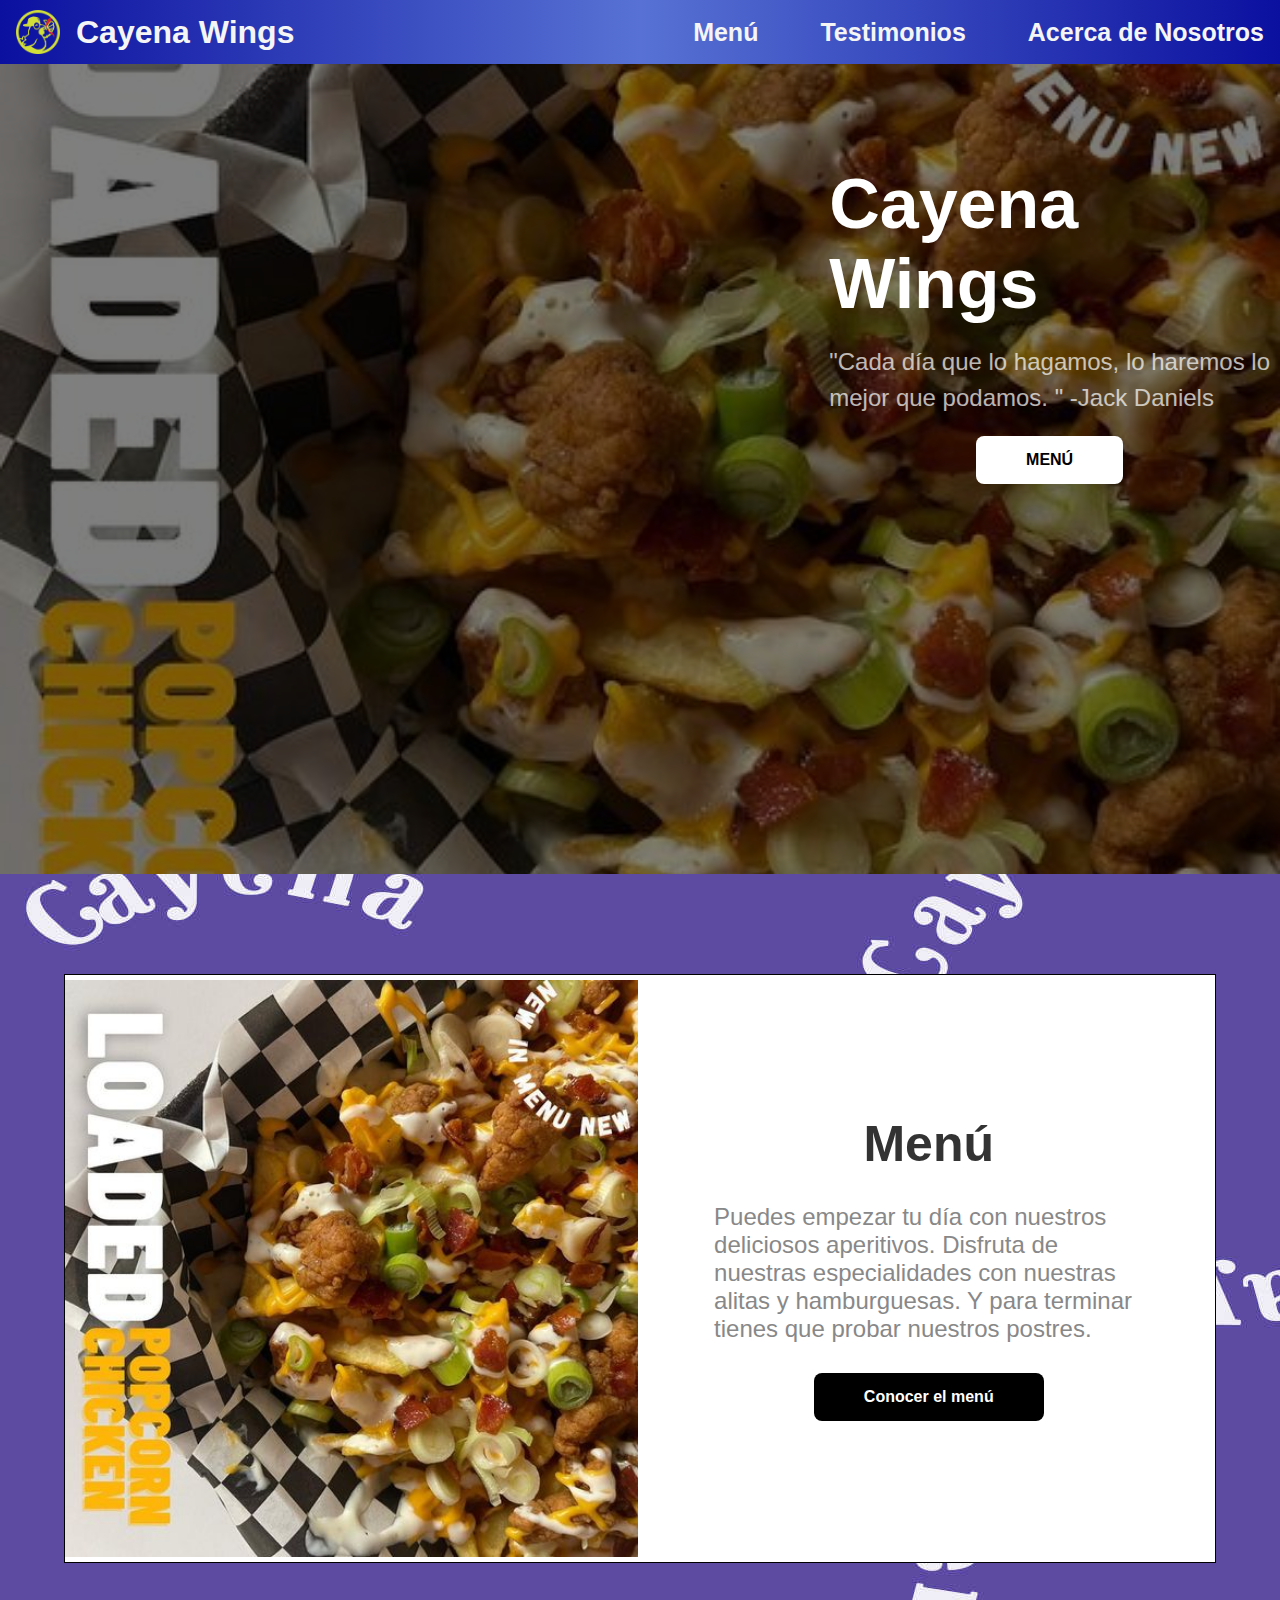
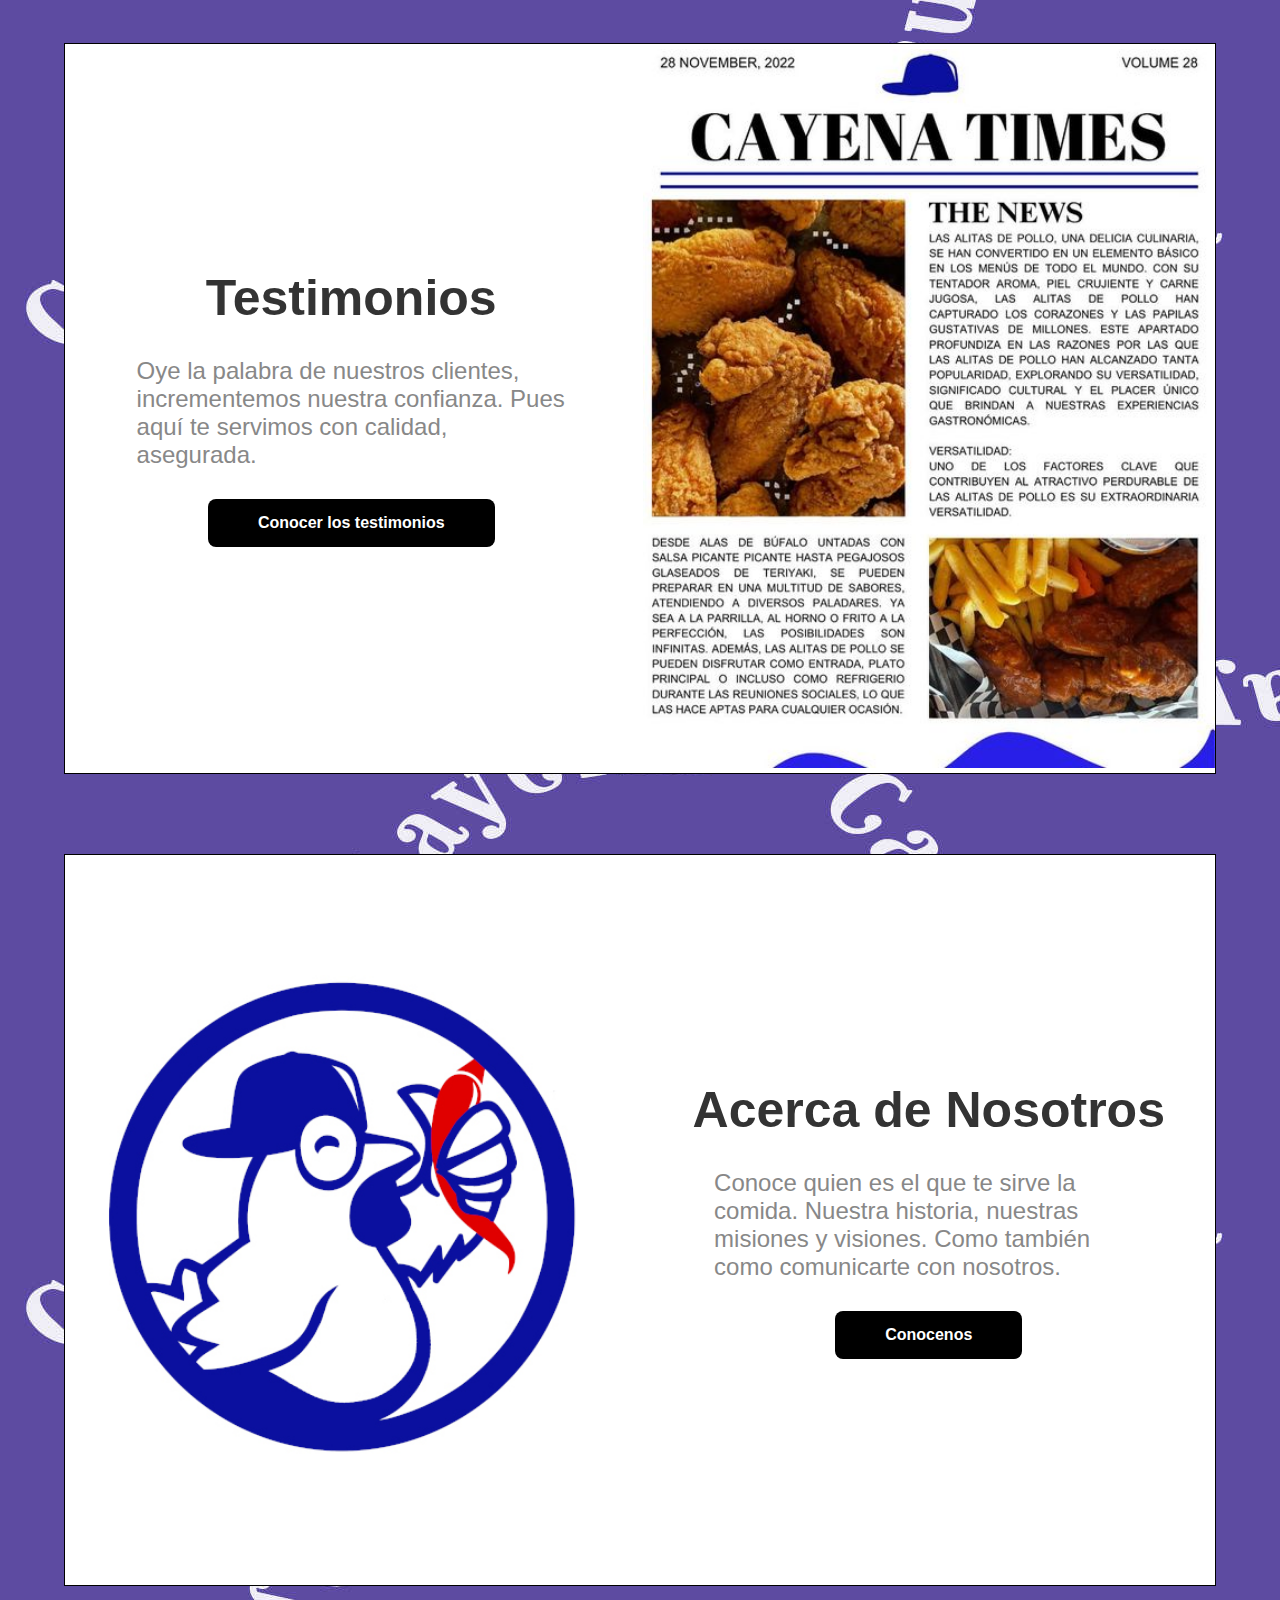
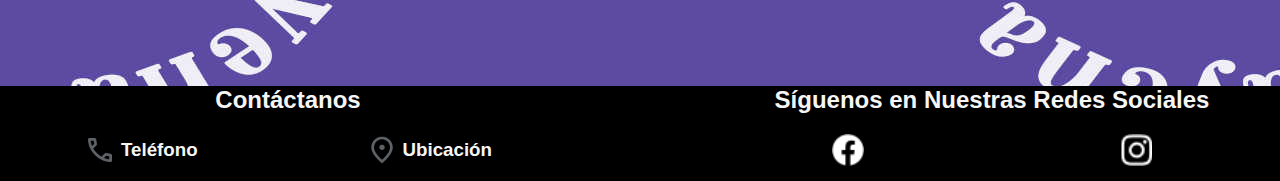
==== index.html @ 796bba8b "dropdowns" ====
<!DOCTYPE html>
<html lang="es">
  <head>
    <meta charset="UTF-8" />
    <link rel="icon" type="image/x-icon" href="./res/icon.png" />
    <meta name="viewport" content="width=device-width, initial-scale=1.0" />
    <link rel="stylesheet" href="./res/styles/main.css" />
    <link rel="stylesheet" href="res/styles/colors.css" />
    <link rel="stylesheet" href="res/styles/animaciones.css">
    <script src="js/animaciones.js"></script>
    <title>Cayena Wings</title>
  </head>
  <body>
    <header class="Back-DarkBlue-Gradient">
      <nav>
        <a href="./index.html">
          <img
            src="./res/logos/logos-amarillo.png"
            alt="Logo Cayena"
            class="logo"
          />
          <h1 class="Color-WhiteSmoke">Cayena Wings</h1>
        </a>
        <ul>
          <li>
            <!-- <a href="menu.html" class="HeaderMenu Color-WhiteSmoke">Menú</a> -->
            <div class="dropdown">
              <button class="dropbtn HeaderAcerca Color-WhiteSmoke">Menú</button>
              <div class="dropdown-content">
                <a href="menu.html">Menú</a>
                <a href="Menu/AddOns.html">Acompañamientos</a>
                <a href="Menu/Alitas.html">Alitas</a>
                <a href="Menu/Bebidas.html">Bebidas</a>
                <a href="Menu/Cocteles.html">Cocteles</a>
                <a href="Menu/Hamburguesas.html">Hamburguesas</a>
                <a href="Menu/Platillos.html">Platillos</a>
              </div>
            </div>
          </li>
          <li>
            <a
              href="testimonios.html"
              class="HeaderTestimonios Color-WhiteSmoke"
              >Testimonios</a
            >
          </li>
          <li>
            <!-- <a href="conocenos.html" class="HeaderAcerca Color-WhiteSmoke"
              >Acerca de Nosotros</a
            > -->
            <div class="dropdown">
              <button class="dropbtn HeaderAcerca Color-WhiteSmoke">Acerca de Nosotros</button>
              <div class="dropdown-content">
                <a href="conocenos.html">Conocenos</a>
                <a href="contactanos.html">Contatctanos</a>
                <a href="ubicacion.html">Ubicación</a>
              </div>
            </div>
          </li>
        </ul>
        <div class="menu_hamburguesa">
          <img src="./res/iconos/menu_hamburguesa.png" alt="Menú" />
        </div>
      </nav>
    </header>
    <!-- Main -->
    <main class="IndexMain">
      <section class="heroBanner">
        <picture>
          <source
            srcset="res/img/FotosLanding/mobil/menu.jpg"
            media="(min-width: 1024px)"
          />
          <source
            srcset="res/img/FotosLanding/tablet/menu-tablet.jpg"
            media="(min-width: 710px)"
          />
          <img
            src="res/img/FotosLanding/tablet-lg/menu-tablet-lg.jpg"
            alt="Alitas"
          />
        </picture>
        <div class="blackCover"></div>
        <div class="heroBannerInfo">
          <h2>Cayena Wings</h2>
          <p>
            "Cada día que lo hagamos, lo haremos lo mejor que podamos. " -Jack
            Daniels
          </p>
          <a href="menu.html" class="IndexBoton">MENÚ</a>
        </div>
      </section>
      <section class="IndexCards">
        <div class="IndexCard">
          <div class="CardImg">
            <picture>
              <source
                srcset="./res/img/FotosLanding/mobil/menu.jpg"
                media="(min-width: 1024px)"
              />
              <source
                srcset="./res/img/FotosLanding/tablet/menu-tablet.jpg"
                media="(min-width: 710px)"
              />
              <source
                srcset="./res/img/FotosLanding/tablet-lg/menu-tablet-lg.jpg"
                media="(min-width: 500px)"
              />
              <img src="./res/img/FotosLanding/mobil/menu.jpg" alt="Menú" />
            </picture>
          </div>
          <div class="CardInfo">
            <h3>Menú</h3>
            <p>
              Puedes empezar tu día con nuestros deliciosos aperitivos. Disfruta
              de nuestras especialidades con nuestras alitas y hamburguesas. Y
              para terminar tienes que probar nuestros postres.
            </p>
            <a href="./menu.html" class="IndexBoton">Conocer el menú</a>
          </div>
        </div>
        <div class="IndexCard">
          <div class="CardImg">
            <picture>
              <source
                srcset="./res/img/FotosLanding/mobil/testimonios.jpg"
                media="(min-width: 1024px)"
              />
              <source
                srcset="./res/img/FotosLanding/tablet/testimonios-tablet.jpg"
                media="(min-width: 710px)"
              />
              <source
                srcset="
                  ./res/img/FotosLanding/tablet-lg/testimonios-tablet-lg.jpg
                "
                media="(min-width: 500px)"
              />
              <img
                src="./res/img/FotosLanding/mobil/testimonios.jpg"
                alt="Testimonios"
              />
            </picture>
          </div>
          <div class="CardInfo">
            <h3>Testimonios</h3>
            <p>
              Oye la palabra de nuestros clientes, incrementemos nuestra
              confianza. Pues aquí te servimos con calidad, asegurada.
            </p>
            <a href="./testimonios.html" class="IndexBoton"
              >Conocer los testimonios</a
            >
          </div>
        </div>
        <div class="IndexCard">
          <div class="CardImg">
            <picture>
              <source
                srcset="./res/img/FotosLanding/mobil/Cayena.jpg"
                media="(min-width: 1024px)"
              />
              <source
                srcset="./res/img/FotosLanding/tablet/Cayena-tablet.jpg"
                media="(min-width: 710px)"
              />
              <source
                srcset="./res/img/FotosLanding/tablet-lg/Cayena-tablet-lg.jpg"
                media="(min-width: 500px)"
              />
              <img src="./res/img/FotosLanding/mobil/Cayena.jpg" alt="Menu" />
            </picture>
          </div>
          <div class="CardInfo">
            <h3>Acerca de Nosotros</h3>
            <p>
              Conoce quien es el que te sirve la comida. Nuestra historia,
              nuestras misiones y visiones. Como también como comunicarte con
              nosotros.
            </p>
            <a href="conocenos.html" class="IndexBoton">Conocenos</a>
          </div>
        </div>
      </section>
    </main>

    <footer class="Back-Black">

      <div class="footer-seccion1">
          <h2 class="Color-WhiteSmoke">Contáctanos</h2>
          <div class="footer-seccion2">
              <div class="footer-seccion3">
              <img src="./res/iconos/telefono.png" alt="telefono">
                  <div>
                      <h3 class="Color-WhiteSmoke">Teléfono</h3>
                      <p class="Color-WhiteSmoke">9451-8797</p>
                  </div>
              </div>
              <a href="ubicacion.html">
                  <div class="footer-seccion3">
                      <img src="./res/iconos/ubicacion.png" alt="Ubicacion">
                          <div>
                              <h3 class="Color-WhiteSmoke">Ubicación</h3>
                              <p class="Color-WhiteSmoke">Contiguo Inst. Enma Romero, Siguatepeque, Honduras</p>
                          </div>
                      </div>
              </a>
              
          </div>
      </div>

      <div class="footer-seccion1">
          <h2 class="Color-WhiteSmoke redes">Síguenos</h2>
          <div class="footer-seccion2">
              <div>
                  <a href="https://www.facebook.com/search/top?q=cayena%20hn&locale=hr_HR" target="_blank">
                      <img src="./res/iconos/facebook.png" alt="Facebook">
                      <p class="Color-WhiteSmoke">Cayena HN</p>
                  </a>
              </div>
              <div>
                  <a href="https://www.instagram.com/cayenahn?igsh=MTcwdjk0MXoxbHpsZw==" target="_blank">
                      <img src="./res/iconos/instagram.png" alt="Instagram">
                      <p class="Color-WhiteSmoke">Cayena HN</p>
                  </a>
              </div>
          </div>
      </div>

  </footer>

  <aside>
    <div class="cargando">
        <img src="res/iconos/loading-azulOscuro.png" alt="Cargando">
        <img src="res/logos/transparente-azulOscuro.png" alt="">
    </div>
</aside>
  </body>
</html>
---- res/styles/main.css ----
*{
    margin: 0;
    box-sizing: border-box;
    list-style: none;
    text-decoration: none;
    font-family: Arial, Helvetica, sans-serif;
}

.fullimage img{
    display: inline-block;
    width: 100%;
    height: 100%;
    object-fit: cover;
    padding: 0px;
    margin: 0px;

}

header{
    width: 100%;
    height: 64px;
    position: fixed;
    top: 0;
    right: 0;
    left: 0;
    z-index: 100;
}

nav{
    width: 100%;
    height: 100%;
    display: flex;
    justify-content: space-between;
    align-self: center;
}

header nav a{
    display: flex;
    flex-flow: row;
    align-items: center;
}

.dropbtn{
    background-color: transparent;
}

.logo{
    width: 44px;
    height: 44px;
    margin: 0 1rem;
}

header nav div h1{
    font-size: 36px;
}

header nav ul{
    display: none;
}


.menu_hamburguesa{
    display: flex;
    justify-content: center;
    align-items: center;
}

.menu_hamburguesa img{
    height: 64px;
    width: 64px;
}

header nav ul{
    padding: 0px;
    display: flex;
    flex-direction: column;
    width: 100vw;
    height: 0px;
    overflow: hidden;
    z-index: 5000;
    position: absolute;
    top: 64px;
    left: 0px;
    background-color: black;
    transition: height 0.3s ease-in-out;
}

.submenu{
    padding: 0px;
    display: flex;
    flex-direction: column;
    width: 100vw;
    height: 0px;
    overflow: hidden;
    z-index: 5000;
    background-color: black;
    transition: height 0.3s ease-in-out;
    position: inherit;
}

header nav ul li{
    display: flex;
    border-top: gray 1px solid;
    height: max-content;
}

header nav ul li a,header nav ul li label, .dropbtn{
    font-size: 1.5rem;
    padding: 1rem;
    height: 4rem;
}

header nav ul li label{
    color: white;
    transform: rotate(90deg);
}

header nav input{
    display: none;
}


header nav input[id="hamburguesa"]:checked~ul{
    height: max-content;
}

header nav input[id*="submenu"]:checked~ul{
    height: 12rem;
}

header nav input[id*="submenu"]:checked~label{
    transform: rotate(0deg);
}

.expandir{
    transition: transform ease-in-out 0.2s;
}

/* Dropdown menu */
.dropbtn {
    cursor: pointer;
}

.dropdown-content {
    display: none;
    position: absolute;
    background-color: black;
    min-width: 100%;
    z-index: 1;
    top: 48px;
}

.dropdown-content a {
    color: white;
    padding: 12px 16px;
    text-decoration: none;
    display: block;
}

.dropdown-content a:hover {
    background-color: gray;
}

.dropdown:hover .dropdown-content {
    display: block;
}

@media(max-width:1024px){
    .dropdown:hover .dropdown-content {
        display: none;
    }
    .dropbtn{
        border: none;
        cursor: default;
    }
}


/* punto de quiebre 910px */

main{
    margin-top: 64px;
}



img{
    width: 32px;
    height: 32px;
}

.heroPanel{
    /*Declaramos un  nuevo plano cartesiano*/
    display: flex;
    position: relative;
    height: 60vh;
    width: 100%;
    justify-content: center;
    align-items: center;

}

.heroPanel .Container{
    height: 100%;
    width: 100%;
    justify-content: center;
    display: flex;
    flex-wrap: wrap;

    background-image: url(../fondos/blanco-salmon.jpg);
    
}



/*Imagen de fondo*/
.heroPanel .Container img{
    position: absolute;
    top: 0;
    left: 0;
    height: 100%;
    width: 100%;
    object-fit: cover;

}



.heroPanel .Container .Contenido{
    z-index: 55;


    position: relative;

    justify-content: center;
    /*top: calc(50% - 150px);*/
    display: flex;
    flex-direction: column;
    /*width: 50%;*/
    display: block;
    text-align: center;
    padding: 0;

}

.heroPanel .Container .Contenido h2{
    display: inline-block;
    z-index: 50;
    margin-top: 20px;
    font-size: 4rem;
    text-align: center;
    margin-bottom: 40px;

    letter-spacing: 2px;

}

.heroPanel .Container .Contenido p{
    font-size: large;
    font-style: italic;
    padding: 1rem;
}



.heroPanel .Container .Contenido .NombrePie{
    margin-top: 25px;
    position: relative;
    display: flex;
    justify-content: space-between;
    align-items: center;
    flex-direction: column;
    height: 80px;
    width: 100%;

}

.heroPanel .Container .Contenido .NombrePie p{
    padding: 0;

}




/*
.heroPanel .Container .Contenido .NombrePie div{
    position: relative;
    display: flex;
    justify-content: left;
}
    */

.heroPanel .Container .Contenido .NombrePie img{
    position: relative;
    width: 48px;
    height: 48px;
    border-radius: 50%;
    margin: 0.5rem;

}

.heroPanel .Container .Contenido .NombrePie span{
    display: flex;
    align-items: center;
    flex-direction: column;
}

.NombrePie h3{
    margin: 0rem 0.5rem;

}

/*Seccion extra de testimonios*/
.Testimonios{
    padding: 2rem;
}

.Card{
    display: flex;
    flex-direction: column;
    margin: 2rem 0 2rem 0;
    /*padding: 1rem;*/
    border: 2px solid black;
    width: 90vw ;
    /*max-width: 350px;*/
    
    text-align: center;
    height: fit-content;
    /*min-height: 80px;
    max-height: 80px;*/
    align-items: center;
}


.Contenido{
    padding: 1rem;

}

.CardContainer .Card .p{
    display: flex;
    text-align: center;

}


.Card .NombrePie{
    display: block;
    text-align: center;
    justify-content: center;
    margin: 8px 0;
}

.Card .NombrePie span{
    margin-top: 100px;
    text-align: center;


}

/*Punto de corte de mobile a resoluciones mas grandes.*/
@media(min-width: 480px){
    .heroPanel{
       height: 60vh;
    }

    .heroPanel .Container{
        height: 100%;
        width: 50%;
    }

    .heroPanel .Container .Contenido{
        display: flex;
        align-items: center;
        height: 40vh;
        align-self: center;

        p{
            font-size: 24px;
        }
        h3{
            font-size: 22px;
        }

    }

    .Testimonios{
        font-size: 34px;
    }

    .Card p{
        font-size: 24px;
    }

    .Card .NombrePie{
        font-size: 22px;

    }

}
/*Revisar vision en movil del footer.*/

footer{
  display: flex;
  flex-direction: row;
  flex-wrap: wrap;
  gap: 10px;
  height: fit-content;
  justify-content: space-between;
  padding: 0;
  width: 100%;
  overflow: hidden;
}



.footer-seccion1{
    display: flex;
    flex-flow: column;
    width: 45%;
    text-align: center;
    height: 100%;
}

.footer-seccion1 h2{
    margin-bottom: 20px;
}

.footer-seccion2{
    display: flex;
    flex-flow: row wrap;
    height: 100%;
    align-items: center;
    justify-content: space-around;
}

.footer-seccion2 h3,.footer-seccion2 p{
    display: none;
}

.footer-seccion3{
    display: flex;
    flex-flow: column wrap;
    align-items: center;
    gap: 5px;
    padding-bottom: 15px;
}

/*Media Queries*/

@media (min-width: 710px) {

    .footer-seccion2 h3, p{
        display: flex;
        flex-flow: wrap;
        align-items: center;
        justify-content: space-around;
    }

    .CardContainer{
        flex-direction: row;
    }

    .redes::after{        
        content: " en Nuestras Redes Sociales";
    }
    
}

@media (min-width:1024px) {
    .hide{
        display: none;
    }

    .menu_hamburguesa{
        display: none;
    }

    header nav ul{
        padding: 0rem;
        display: flex;
        flex-direction: row;
        position: static;
        top: auto;
        left: auto;
        width: auto;
        height: auto;
        background-color: transparent;
        align-items: center;
        justify-content: flex-end;
        gap: 30px;
    }
    
    header nav ul li{
        height: 100%;
        display: flex;
        align-items: center;
        border: none;
    }
    
    header nav ul li a, .dropbtn{
        font-size: 25px;
        padding: 0.8rem 1rem;
        font-weight: bold;
        height: 100%;
        display: flex;
        align-items: center;
        border: none;
    }

    .footer-seccion3{
        flex-direction: row;
    }
}

/* Index only */
.IndexMain{
    background-image: url(../fondos/fondo-morado-blanco-mobil.jpg);
    object-fit: cover;
    object-position: center;
}

.heroBanner{
    width: 100%;
    height: 90vh;
}

.heroBanner img{
    width: 100%;
    height: 90vh;
    position: absolute;
    top: 64px;
    right: 0;
    left: 0;
    z-index: 1;
    object-fit: cover;
    object-position: center;
}

.blackCover{
    width: 100%;
    height: 90vh;
    position: absolute;
    top: 64px;
    right: 0;
    left: 0;
    z-index: 2;
    opacity: 0.5;
    background-color: black;
}

.heroBannerInfo{
    height: min-content;
    display: flex;
    flex-flow: column nowrap;
    justify-content: center;
    align-items: center;
    padding: 100px 10px;
    color: white;
    gap: 20px;
    position: absolute;
    top: 64px;
    right: 0;
}

.heroBannerInfo h2{
    font-size: 50px;
    font-weight: bold;
    z-index: 3;
}

.heroBannerInfo p{
    z-index: 3;
    width: 100%;
    font-size: 24px;
    opacity: 0.7;
    line-height: 1.5;  
}

.IndexBoton{
    padding: 15px 50px;
    z-index: 3;
    text-align: center;
    vertical-align: middle;
    background-color: white;
    color: black;
    font-weight: bold;
    border-radius: 8px;
    font-style: normal;
}

.IndexCards{
    display: flex;
    flex-flow: column nowrap;
    align-items: center;
    justify-content: center;
    padding: 100px 0;
    gap: 80px;
}

.IndexCard{
    display: grid;
    grid-template-columns: auto;
    gap: 5px;
    background-color: white;
    width: 90%;
    border: 1px solid black;
}

.CardImg{
    padding: 5px 0;
    width: 100%;
    height: 100%;
}

.CardImg img{
    width: 100%;
    height: 360px;
    object-fit: fill;
}

.CardInfo{
    display: flex;
    flex-flow: column nowrap;
    align-items: center;
    justify-content: center;
    gap: 30px;
    padding: 20px 0;
}

.CardInfo h3{
    color: #333333;
    font-size: 50px;
    text-align: center;
}

.CardInfo p{
    color: #888888;
    font-size: 24px;
    width: 75%;
}

.CardInfo .IndexBoton{
    background-color: black;
    color: white;
    font-weight: bold;
}

@media (min-width: 710px) {
    .heroBannerInfo{
        width: 36%;

    }
    .IndexMain{
        background-image: url(../fondos/fondo-morado-blanco-tablet.jpg);
    }

    .heroBannerInfo h2{
        font-size: 70px;
    }

    .IndexCard:nth-child(2) .CardImg{
        order: 2;
    }

    .IndexCard:nth-child(3) .CardInfo{
        order: 1;
    }

    .IndexCard{
        height: min-content;
        grid-template-columns: repeat(2, 1fr);
        padding: 0;
        align-items: center;
    }

    .CardImg img{
        height: 100%;
        width: 100%;
    }
}

@media (min-width: 1024px) {
.IndexMain{
    background-image: url(../fondos/fondo-morado-blanco-lg.jpg);
}
}

@media (min-width: 1500px) {
    .CardInfo h3{
        font-size: 70px;
    }
    
    .CardInfo p{
        font-size: 34px;
    }
    
    .CardInfo .IndexBoton{
        font-size: 34px;
    }
}
---- res/styles/colors.css ----
:root {
    --DarkBlue: #0b109f;
    --WhiteSmoke: whitesmoke;
    --LightBlue: #2798e8;
    --Salmon: #fa8071;
    --Purple: #5d4aa3;
    --Green: #d6f02b;
    --Red: #e10001;
    --Black: #000000;
  }

  /* Colores Fondo */
.Back-WhiteSmoke{
    background-color: var(--WhiteSmoke);
}
.Back-Black{
    background-color: var(--Black);
}

.Back-LightBlue{
    background-color: var(--LightBlue);
}

.Back-Salmon{
    background-color: var(--Salmon);
}

.Back-DarkBlue{
    background-color: var(--DarkBlue);
}

.Back-Purple{
    background-color: var(--Purple);
}
.Back-Green{
    background-color: var(--Green);
}

/* Colores de fondo con gradiantes */

.Back-Black-Gradient{
    background: linear-gradient(to right, var(--Black), #878787, var(--Black), var(--Black));
}

.Back-LightBlue-Gradient{
    background: linear-gradient(to right, #ffff, #ffff, var(--Black), var(--Black));
}

.Back-Salmon-Gradient{
    background: linear-gradient(to right, #ffff, #ffff, var(--Salmon));
}

.Back-DarkBlue-Gradient{
    background: linear-gradient(to right, var(--DarkBlue), #5772d4, var(--DarkBlue));
}

.Back-Purple-Gradient{
    background: linear-gradient(to right, var(--Purple) ,var(--Purple), var(--Black),var(--Black));
}

.Back-BlackWhite-Gradient{
    background: linear-gradient(to right, var(--Black), var(--Purple), #878787, var(--Black));
}

/* Fondo con transparencia */
.FondoBlanco{
    background-color: rgba(255, 255, 255, 0.835);
}

/* Colores de fuente */

.Color-WhiteSmoke{
    color: var(--WhiteSmoke);
}

.Color-Salmon{
    color: var(--Salmon);
}

.Color-LightBlue{
    color: var(--LightBlue);
}

.Color-Black{
    color: var(--Black);
}

.Color-DarkBlue{
    color: var(--Back-DarkBlue);
}
.Color-Green{
    color: var(--Green);
}

.Color-Purple{
    columns: var(--Purple);

}
.Color-Red{
    color: #f03a3a;
}

/* Colores promociones */

.Color-Orange{
    color: #FFA500;
}

.Color-Gold{
color: #FFD700;
}

.Color-Brown{
color: #CD853F;
}
---- res/styles/animaciones.css ----
.cargando{
    position: fixed;
    top: 0px;
    left: 0px;
    width: 100vw;
    height: 100vh;
    display: flex;
    justify-content: center;
    align-items: center;
    background-color: rgba(0, 0, 0, 0.85);
    z-index: 1000;
    opacity: 1;
    transition: opacity 2s ease-in-out;
}

.cargando img{
    position: absolute;
}

.cargando img:nth-child(1){
    animation: cargando 4s linear infinite;
    z-index: 10000;
    width: 256px;
    height: 256px;
}

.cargando img:nth-child(2){
    width: 200px;
    height: 200px;
}

@keyframes cargando {
    0%{
        transform: rotate(0deg);
    }    
    100%{
        transform: rotate(360deg);
    }
}

/*Definicion de los elementos del carrusel*/

.carouselContainer{
    position: relative;
    display: flex;
    align-items: center;
    height: 30vh;
    width: 100vw;
    overflow: hidden;
    justify-self: center;
}
.carouselContainer.carouselImages{
    height: 50vh;
}

.carouselCards{
    display: flex;
    transition: transform 0.8s ease-in-out;
    justify-content: center;
    justify-self: center;
}

.carouselItem{
    justify-content: center;
    justify-self: center;
    align-self: center;
    margin: 0 5vw 0 5vw;   
}

.carouselItem.heroPanel{
    margin: 0;
}


/*Se manejara a nivel de javascript*/
.carouselCards.sliding-transition{
    transition: transform 0.8s ease-in-out;
}

/*Elementos visuales de la navegacion*/
.carousel-navigator {
    position: absolute;
    bottom: 0;
    left: 0;
    width: 100%;
    display: flex;
    justify-content: center;
    margin-left: 10px;
    align-items: center;
    background-color: rgba(0,0,0,0.5);
    z-index: 1000;
}
.carousel-navigator-dot{
    width: 3px;
    height: 3px;
    border-radius: 50%;
    background-color: #FFF;
    padding: 0.3rem;
    margin: 0.25rem;
    cursor: pointer;
}

.carousel-navigator-dot.active {
    background-color: #F00;
}
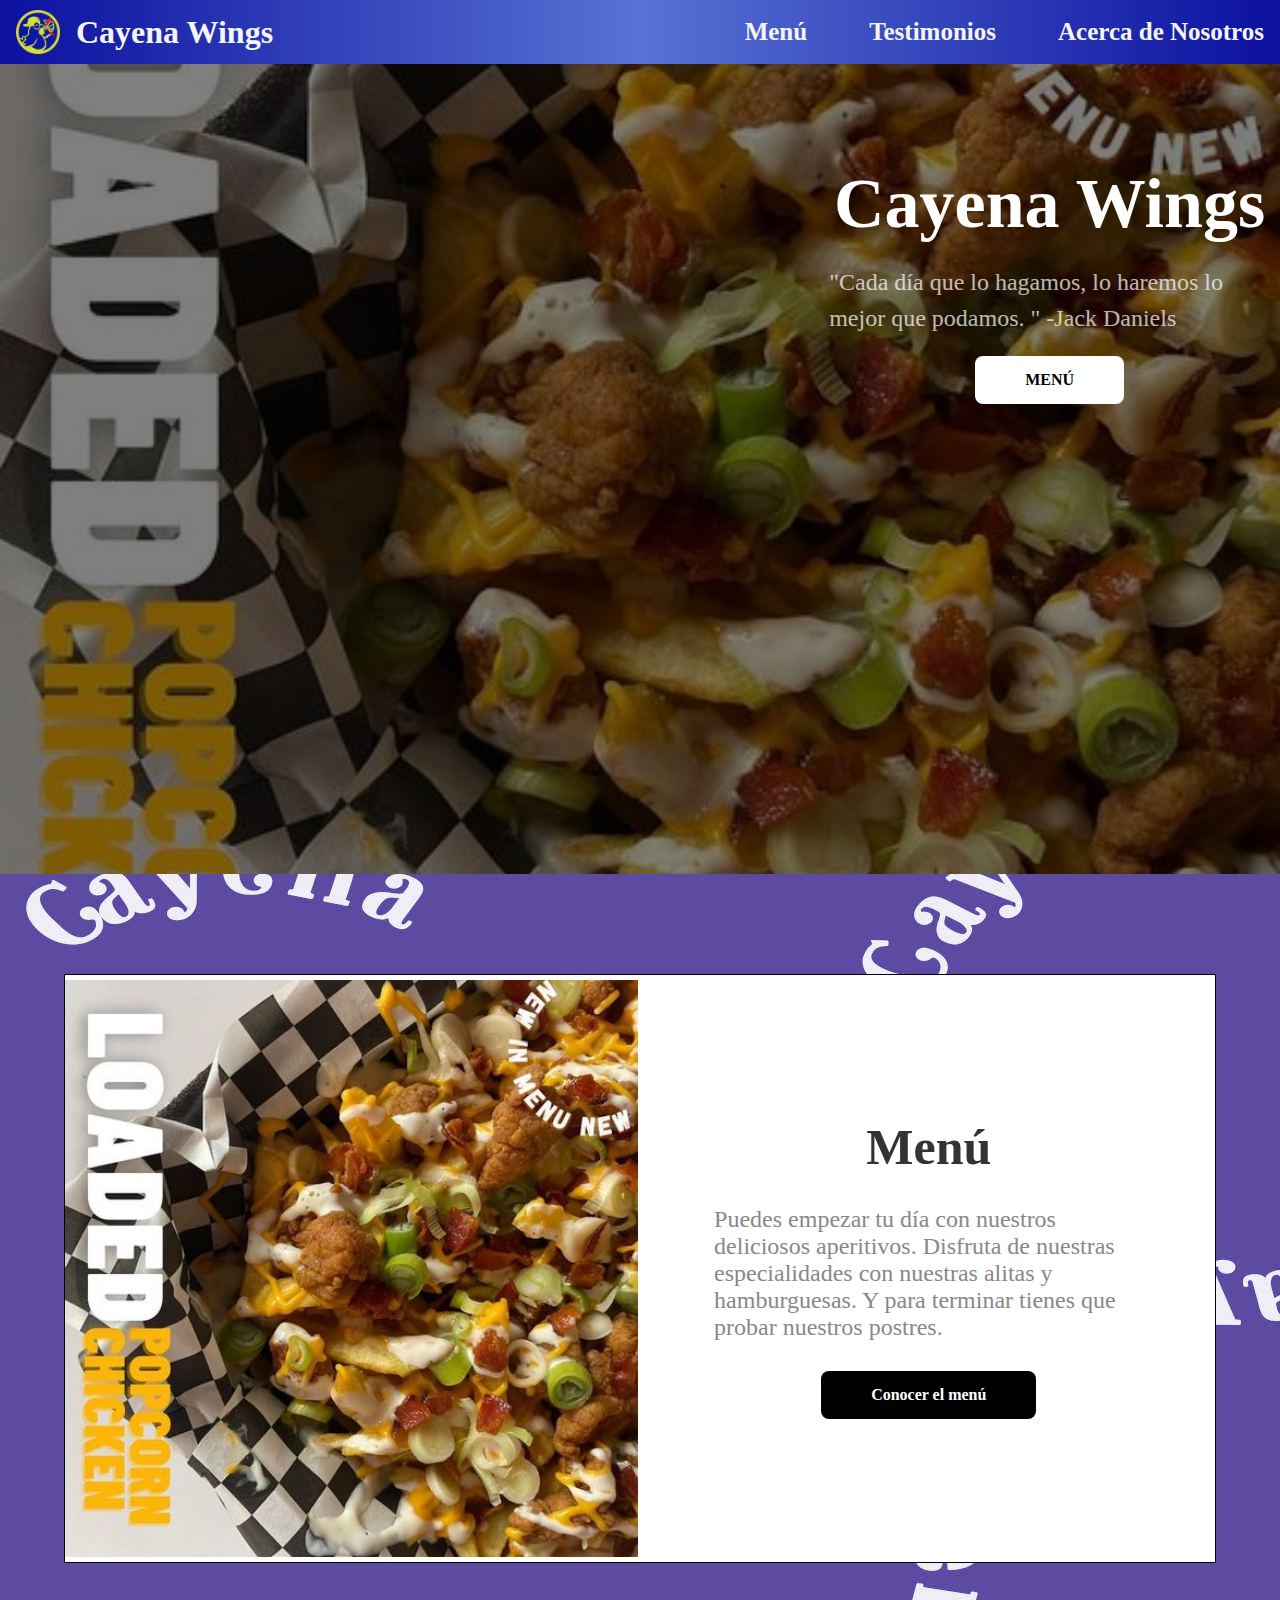
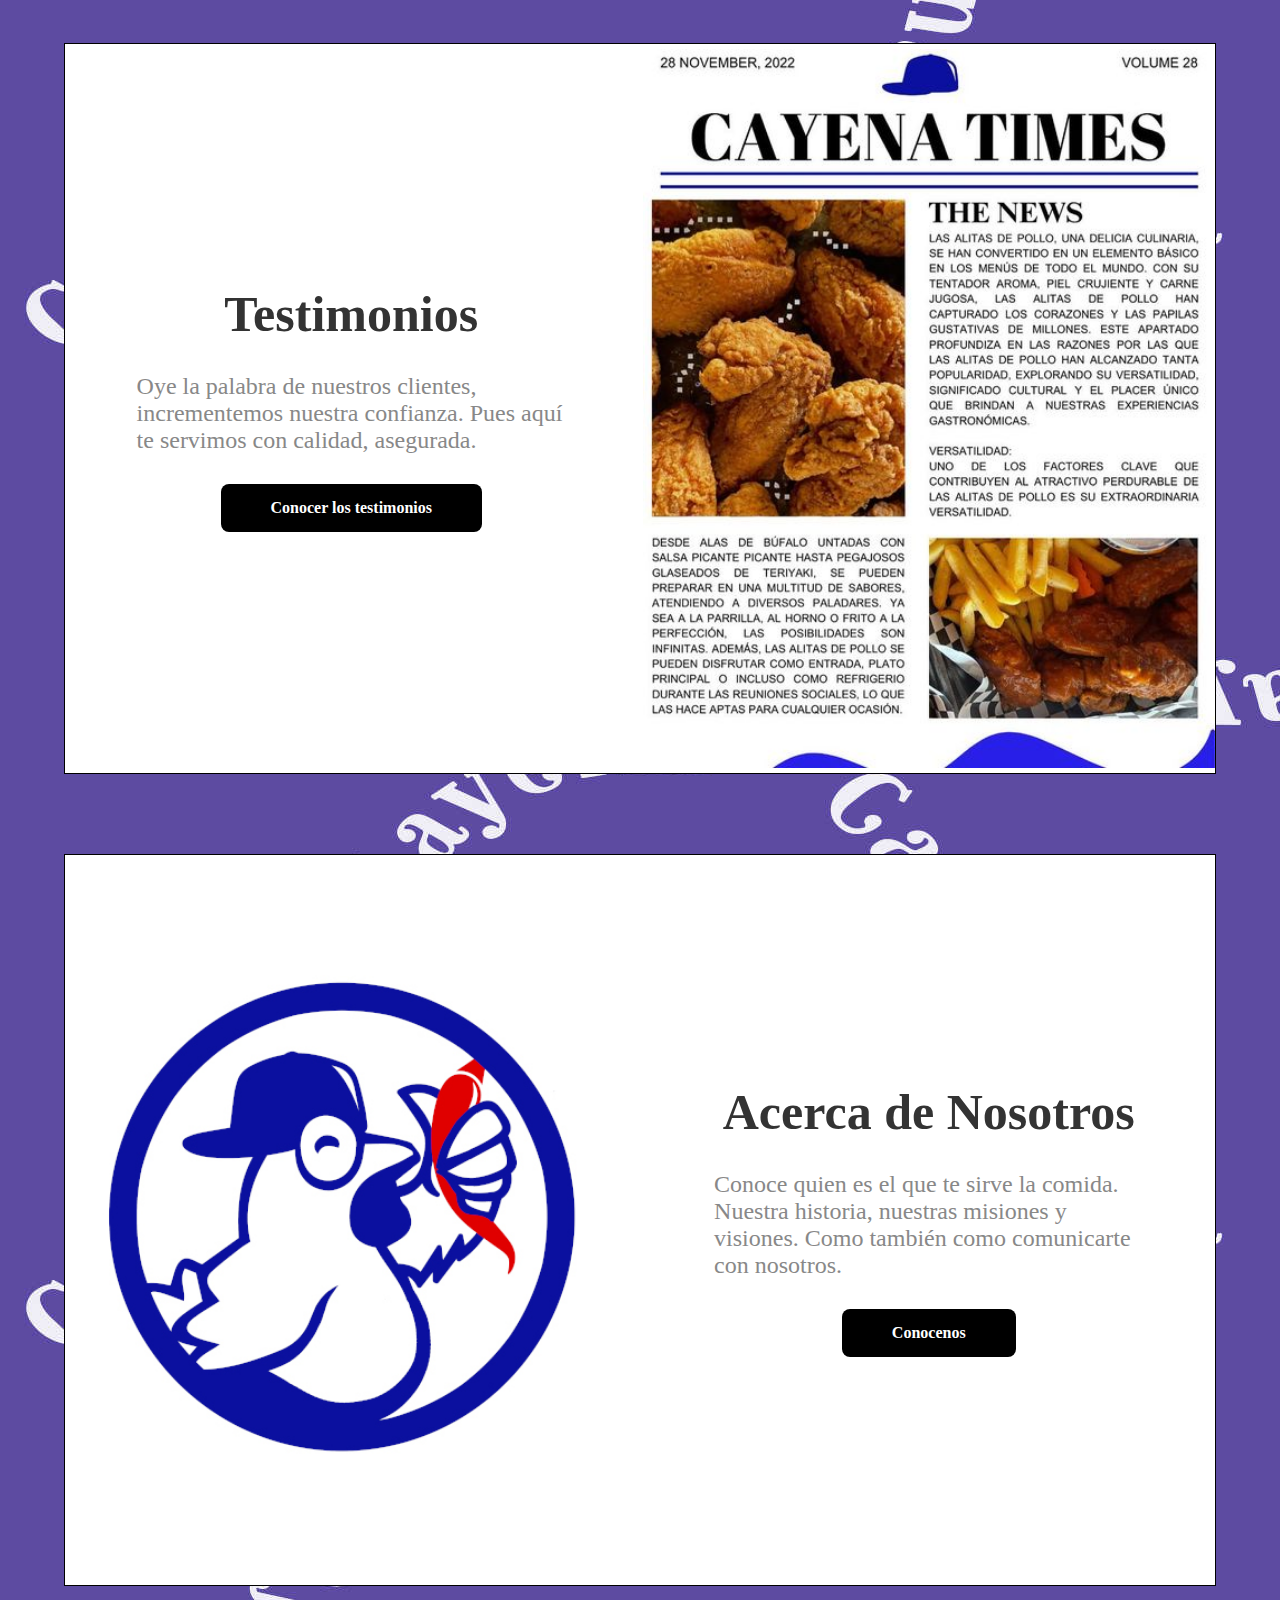
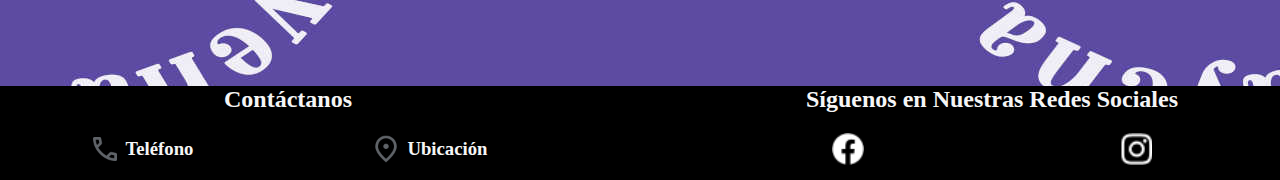
==== commit a734756e: "button to a en dropdown y hamburger" ====
--- a/index.html
+++ b/index.html
@@ -21,13 +21,13 @@
           />
           <h1 class="Color-WhiteSmoke">Cayena Wings</h1>
         </a>
+        <input id="hamburguesa" type="checkbox">
         <ul>
           <li>
             <!-- <a href="menu.html" class="HeaderMenu Color-WhiteSmoke">Menú</a> -->
             <div class="dropdown">
-              <button class="dropbtn HeaderAcerca Color-WhiteSmoke">Menú</button>
+              <a class="dropbtn HeaderAcerca Color-WhiteSmoke">Menú</a>
               <div class="dropdown-content">
-                <a href="menu.html">Menú</a>
                 <a href="Menu/AddOns.html">Acompañamientos</a>
                 <a href="Menu/Alitas.html">Alitas</a>
                 <a href="Menu/Bebidas.html">Bebidas</a>
@@ -36,6 +36,18 @@
                 <a href="Menu/Platillos.html">Platillos</a>
               </div>
             </div>
+
+            <input type="checkbox" id="submenu-menu">
+                  <label class="expandir hide" for="submenu-menu">></label>
+                    <ul class="submenu hide">
+                      <li><a href="Menu/AddOns.html" class="Color-WhiteSmoke">Acompañamientos</a></li>
+                      <li><a href="Menu/Alitas.html" class="Color-WhiteSmoke">Alitas</a></li>
+                      <li><a href="Menu/Bebidas.html" class="Color-WhiteSmoke">Bebidas</a></li>
+                      <li><a href="Menu/Cocteles.html" class="Color-WhiteSmoke">Cocteles</a></li>
+                      <li><a href="Menu/Hamburguesas.html" class="Color-WhiteSmoke">Hamburguesas</a></li>
+                      <li><a href="Menu/Platillos.html" class="Color-WhiteSmoke">Platillos</a></li>
+                    </ul>
+
           </li>
           <li>
             <a
@@ -49,17 +61,29 @@
               >Acerca de Nosotros</a
             > -->
             <div class="dropdown">
-              <button class="dropbtn HeaderAcerca Color-WhiteSmoke">Acerca de Nosotros</button>
+              <a class="dropbtn HeaderAcerca Color-WhiteSmoke">Acerca de Nosotros</a>
               <div class="dropdown-content">
                 <a href="conocenos.html">Conocenos</a>
                 <a href="contactanos.html">Contatctanos</a>
                 <a href="ubicacion.html">Ubicación</a>
               </div>
             </div>
+
+            <input type="checkbox" id="submenu-acerca">
+                  <label class="expandir hide" for="submenu-acerca">></label>
+                    <ul class="submenu hide">
+                      <li><a href="conocenos.html" class="Color-WhiteSmoke">Conocenos</a></li>
+                      <li><a href="ubicacion.html" class="Color-WhiteSmoke">Ubicación</a></li>
+                      <li><a href="contactanos.html" class="Color-WhiteSmoke">Contáctanos</a></li>
+                    </ul>
+                </li>
+              </ul>
           </li>
         </ul>
         <div class="menu_hamburguesa">
-          <img src="./res/iconos/menu_hamburguesa.png" alt="Menú" />
+          <label for="hamburguesa">
+            <img for="hamburguesa" src="./res/iconos/menu_hamburguesa.png" alt="Menú" />
+          </label>
         </div>
       </nav>
     </header>
--- a/res/styles/main.css
+++ b/res/styles/main.css
@@ -3,9 +3,7 @@
     margin: 0;
     box-sizing: border-box;
     list-style: none;
-    text-decoration: none;
-    font-family: Arial, Helvetica, sans-serif;
-}
+    text-decoration: none;}
 
 .fullimage img{
     display: inline-block;
@@ -126,7 +124,7 @@
 }
 
 header nav input[id*="submenu"]:checked~ul{
-    height: 12rem;
+    height: min-content;
 }
 
 header nav input[id*="submenu"]:checked~label{
@@ -148,7 +146,7 @@
     background-color: black;
     min-width: 100%;
     z-index: 1;
-    top: 48px;
+    top: 64px;
 }
 
 .dropdown-content a {
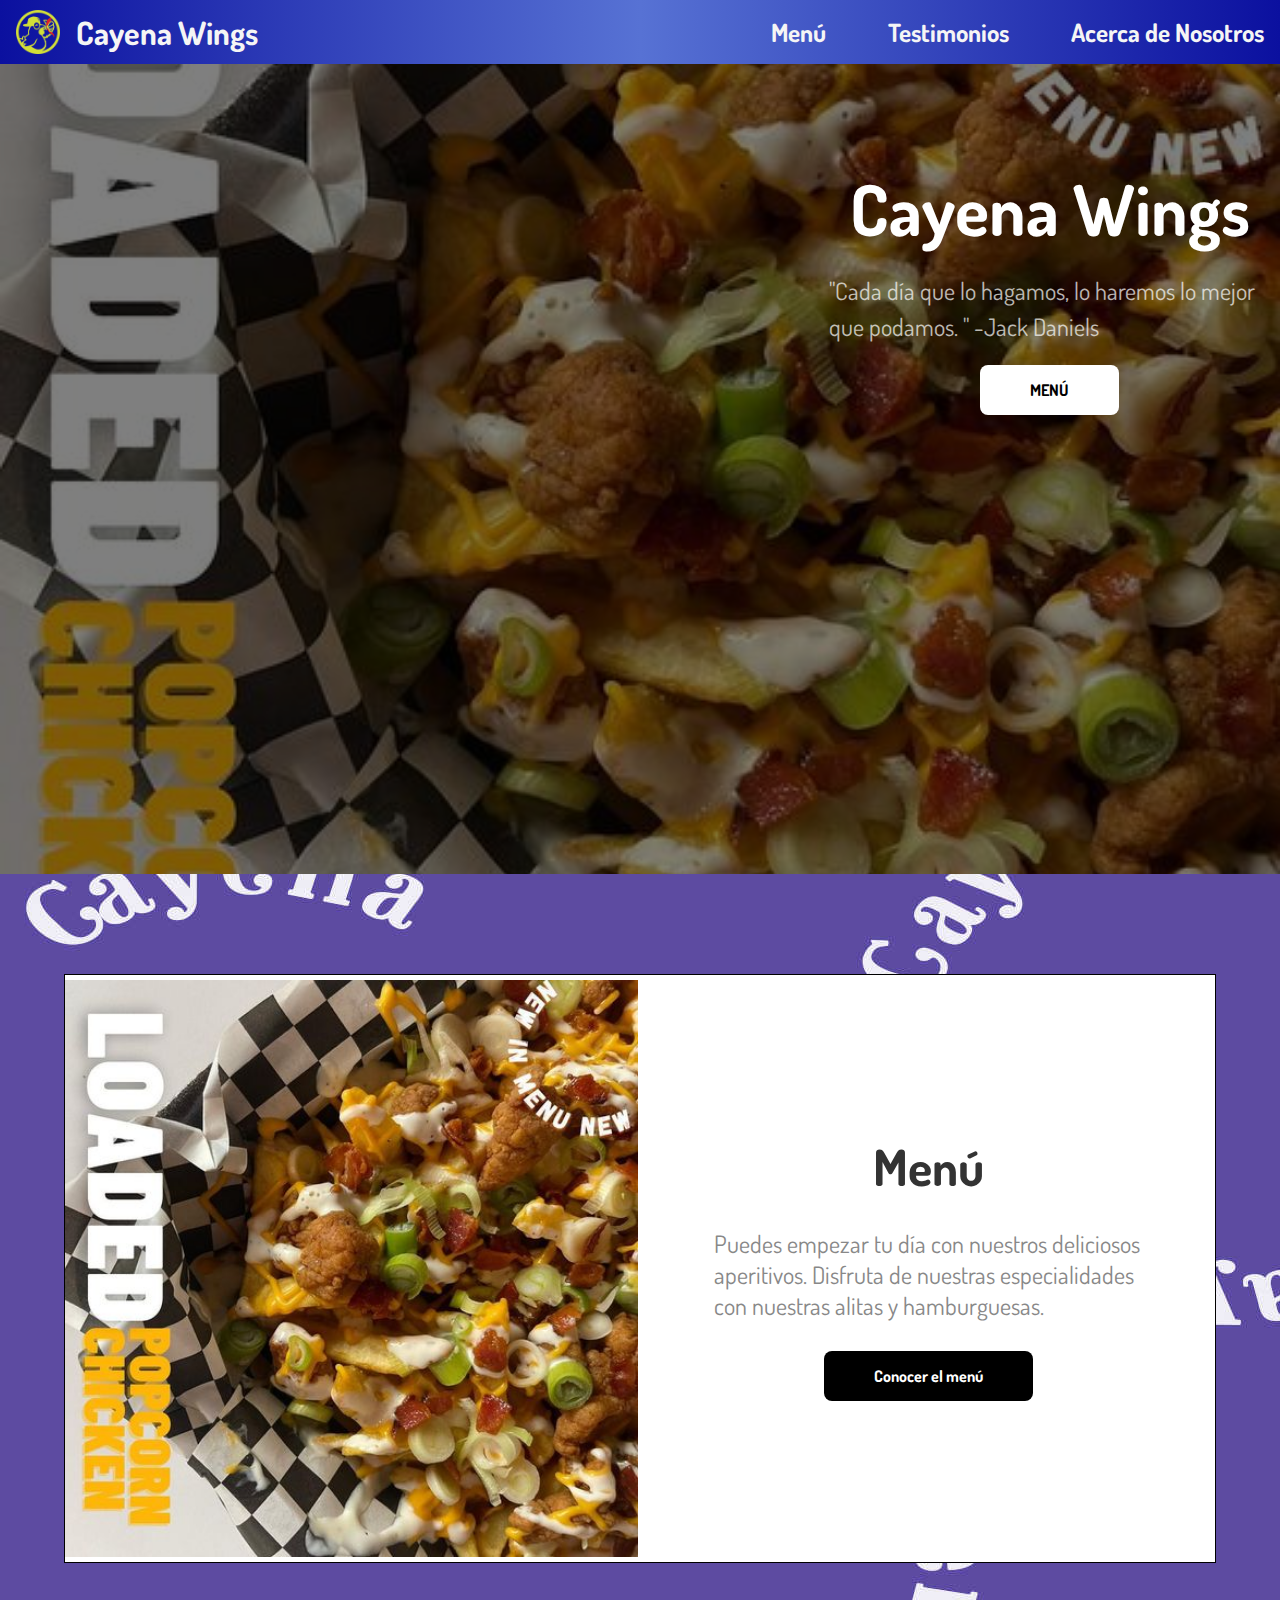
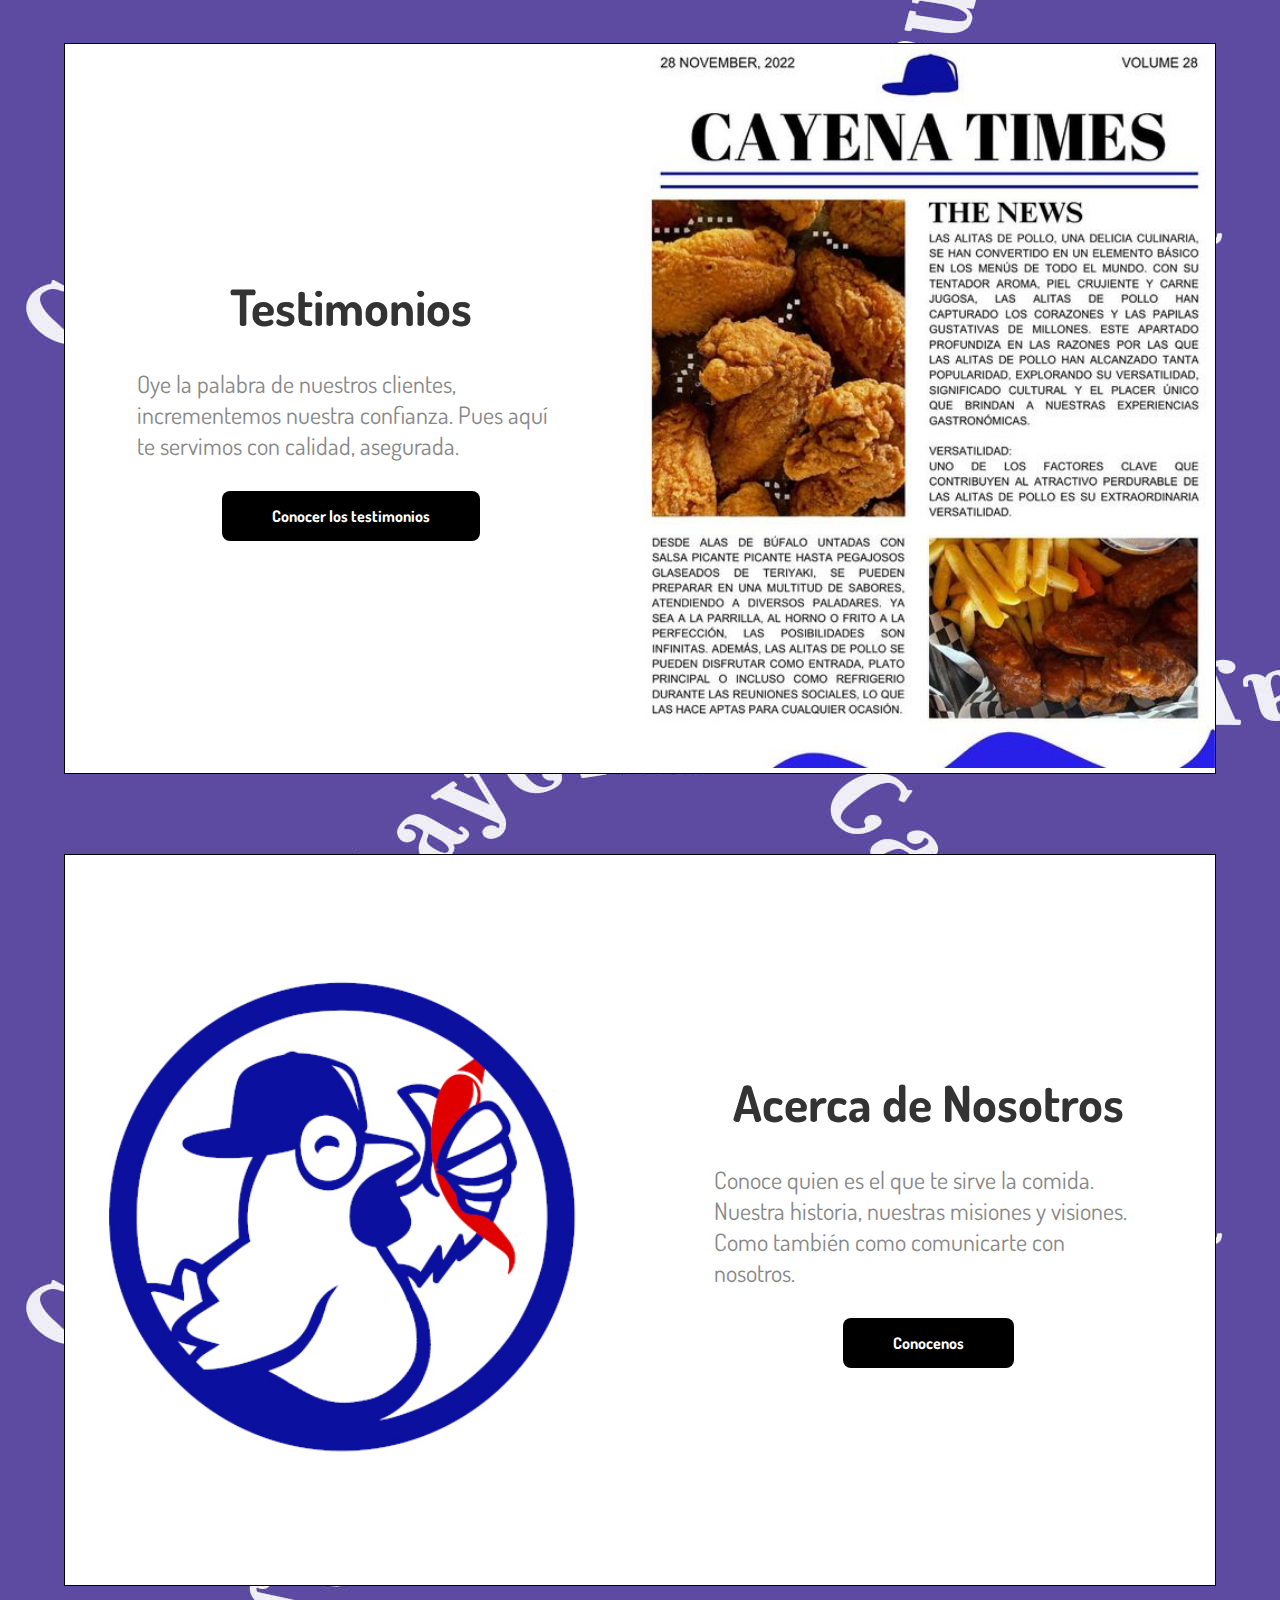
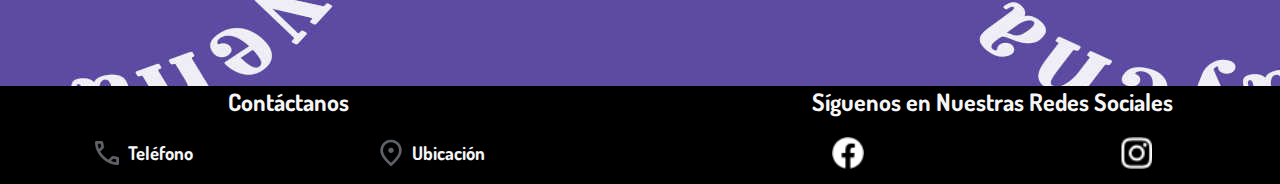
==== commit 2989a542: "Cambios en el fondo" ====
--- a/index.html
+++ b/index.html
@@ -137,8 +137,7 @@
             <h3>Menú</h3>
             <p>
               Puedes empezar tu día con nuestros deliciosos aperitivos. Disfruta
-              de nuestras especialidades con nuestras alitas y hamburguesas. Y
-              para terminar tienes que probar nuestros postres.
+              de nuestras especialidades con nuestras alitas y hamburguesas.
             </p>
             <a href="./menu.html" class="IndexBoton">Conocer el menú</a>
           </div>
--- a/res/styles/main.css
+++ b/res/styles/main.css
@@ -1,9 +1,12 @@
+@import url(https://fonts.googleapis.com/css2?family=Dosis:wght@200..800&display=swap);
 
 *{
     margin: 0;
     box-sizing: border-box;
     list-style: none;
-    text-decoration: none;}
+    text-decoration: none;
+    font-family: "Dosis",sans-serif;
+}
 
 .fullimage img{
     display: inline-block;
@@ -103,7 +106,7 @@
     height: max-content;
 }
 
-header nav ul li a,header nav ul li label, .dropbtn{
+header nav ul li a,header nav ul li label{
     font-size: 1.5rem;
     padding: 1rem;
     height: 4rem;
@@ -133,9 +136,16 @@
 
 .expandir{
     transition: transform ease-in-out 0.2s;
+    width: min-content;
+    height: min-content;
+    padding: 16px 0;
 }
 
 /* Dropdown menu */
+.dropdown{
+    height: 100%;
+}
+
 .dropbtn {
     cursor: pointer;
 }
--- a/res/styles/colors.css
+++ b/res/styles/colors.css
@@ -86,8 +86,9 @@
 }
 
 .Color-DarkBlue{
-    color: var(--Back-DarkBlue);
+    color: var(--DarkBlue);
 }
+
 .Color-Green{
     color: var(--Green);
 }
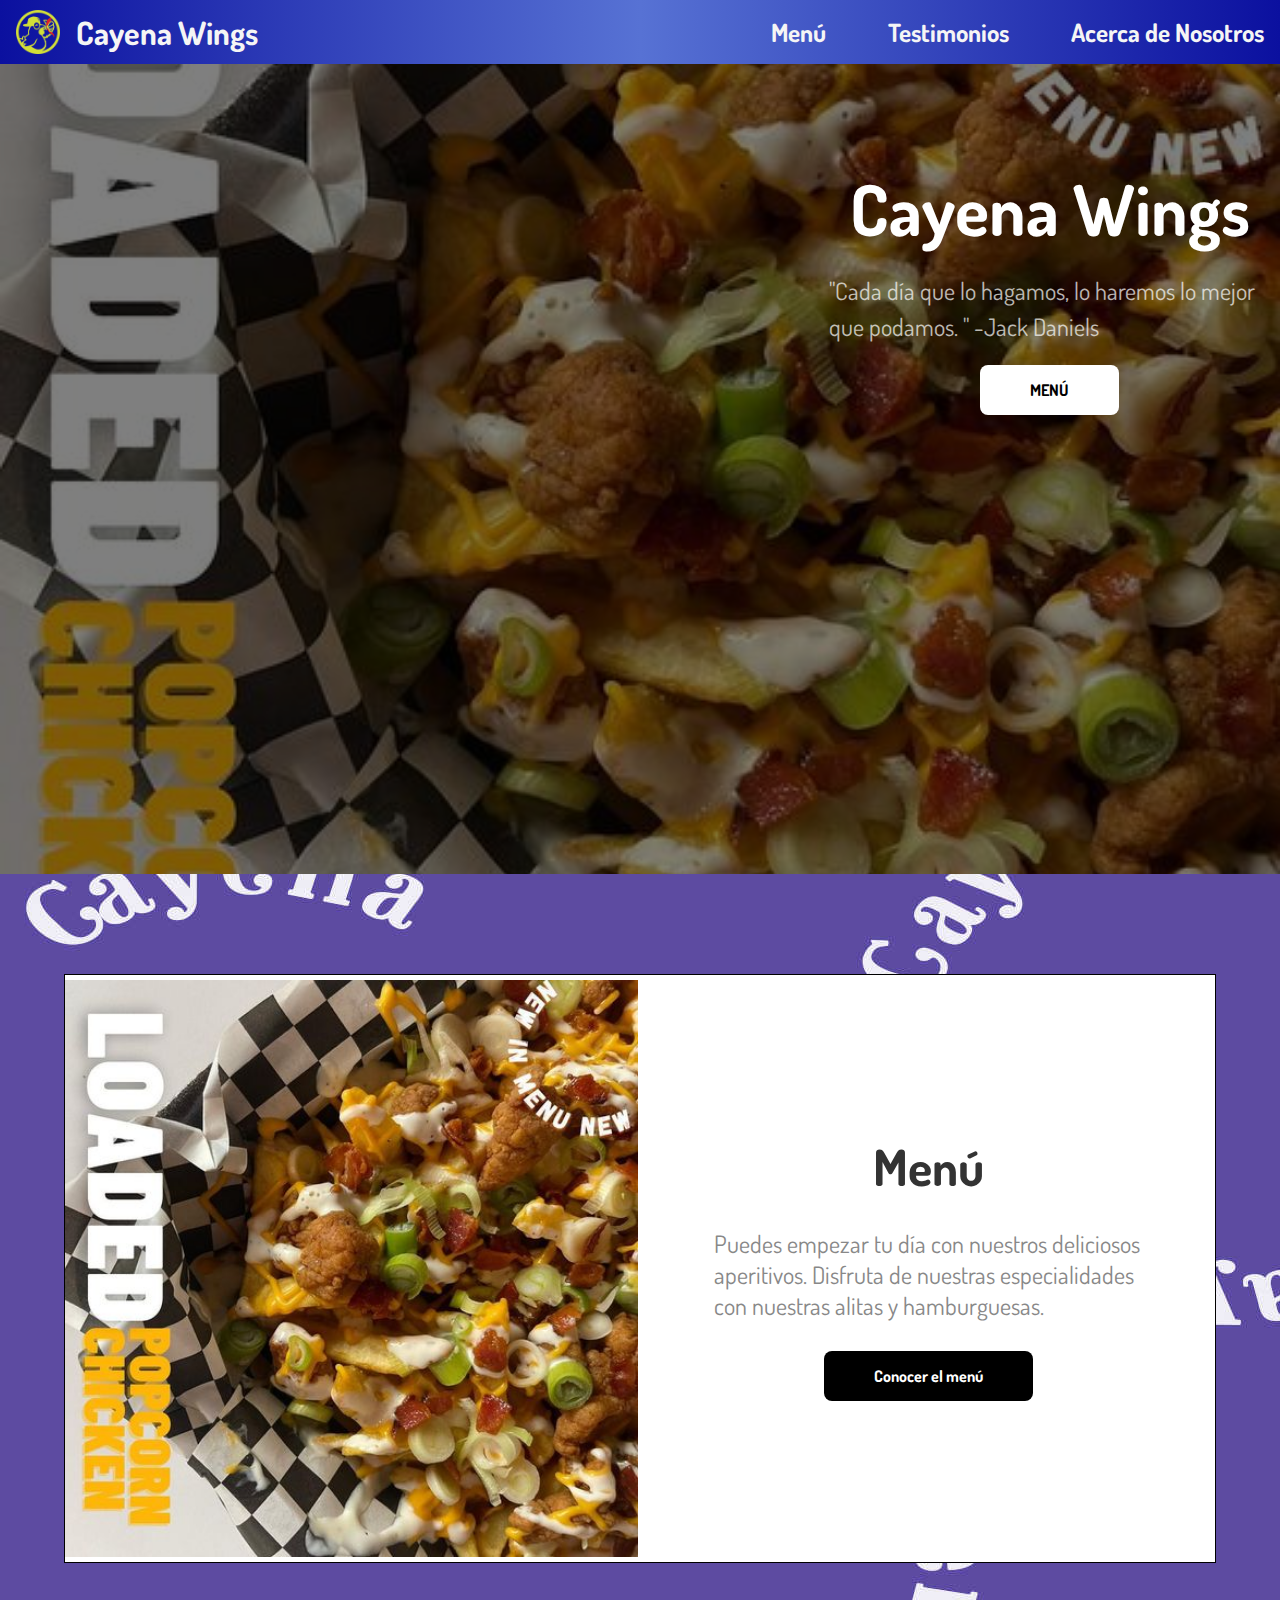
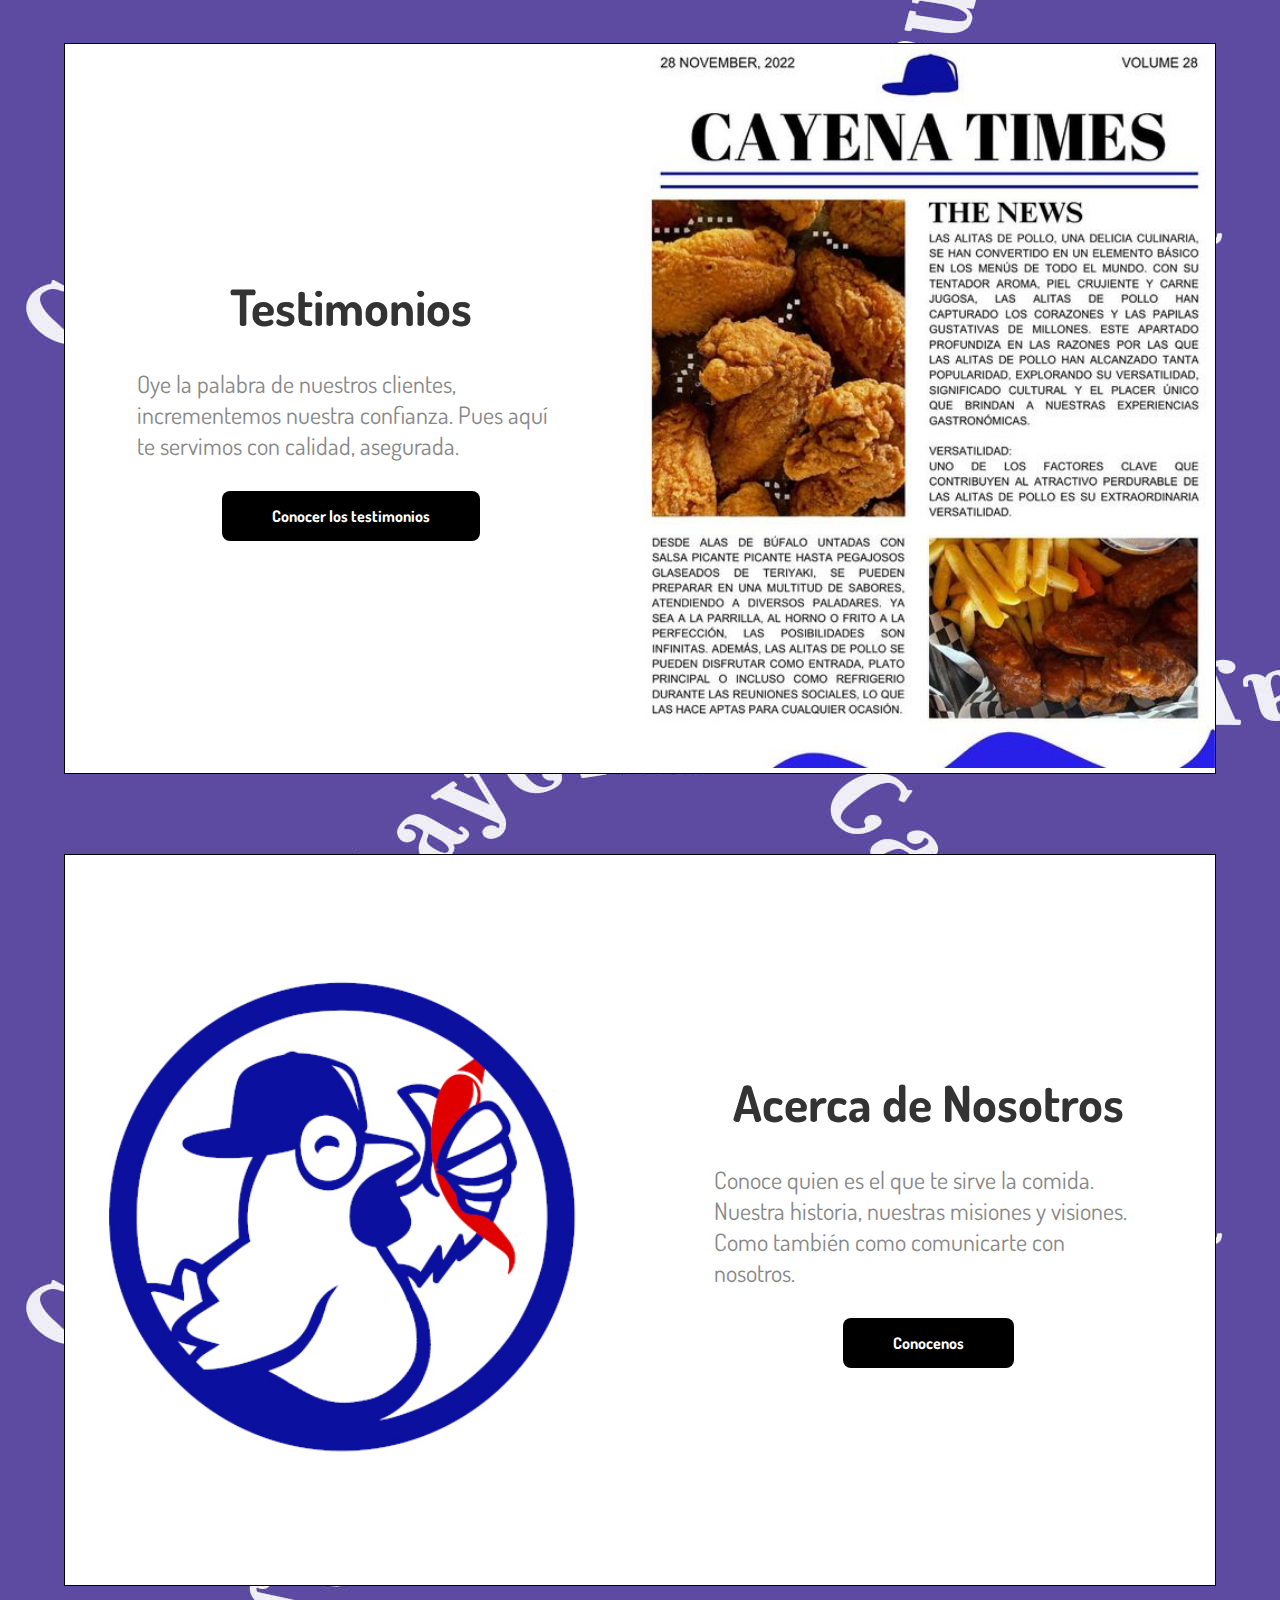
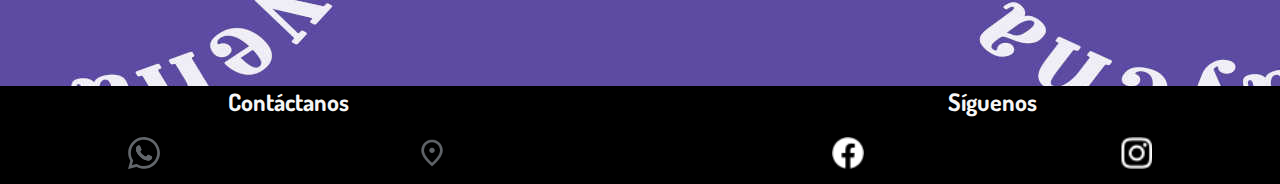
==== commit 5d0e8f2f: "footer" ====
--- a/index.html
+++ b/index.html
@@ -208,48 +208,36 @@
     </main>
 
     <footer class="Back-Black">
-
       <div class="footer-seccion1">
           <h2 class="Color-WhiteSmoke">Contáctanos</h2>
           <div class="footer-seccion2">
+            <a href="https://wa.me/50494518797" target="_blank">
               <div class="footer-seccion3">
-              <img src="./res/iconos/telefono.png" alt="telefono">
-                  <div>
-                      <h3 class="Color-WhiteSmoke">Teléfono</h3>
-                      <p class="Color-WhiteSmoke">9451-8797</p>
-                  </div>
-              </div>
+              <img src="./res/iconos/whatsapp.svg" alt="telefono">
+              </div>
+            </a>
               <a href="ubicacion.html">
                   <div class="footer-seccion3">
                       <img src="./res/iconos/ubicacion.png" alt="Ubicacion">
-                          <div>
-                              <h3 class="Color-WhiteSmoke">Ubicación</h3>
-                              <p class="Color-WhiteSmoke">Contiguo Inst. Enma Romero, Siguatepeque, Honduras</p>
-                          </div>
                       </div>
               </a>
-              
           </div>
       </div>
-
       <div class="footer-seccion1">
           <h2 class="Color-WhiteSmoke redes">Síguenos</h2>
           <div class="footer-seccion2">
               <div>
                   <a href="https://www.facebook.com/search/top?q=cayena%20hn&locale=hr_HR" target="_blank">
                       <img src="./res/iconos/facebook.png" alt="Facebook">
-                      <p class="Color-WhiteSmoke">Cayena HN</p>
                   </a>
               </div>
               <div>
                   <a href="https://www.instagram.com/cayenahn?igsh=MTcwdjk0MXoxbHpsZw==" target="_blank">
                       <img src="./res/iconos/instagram.png" alt="Instagram">
-                      <p class="Color-WhiteSmoke">Cayena HN</p>
                   </a>
               </div>
           </div>
       </div>
-
   </footer>
 
   <aside>
--- a/res/styles/main.css
+++ b/res/styles/main.css
@@ -444,10 +444,6 @@
     justify-content: space-around;
 }
 
-.footer-seccion2 h3,.footer-seccion2 p{
-    display: none;
-}
-
 .footer-seccion3{
     display: flex;
     flex-flow: column wrap;
@@ -460,7 +456,7 @@
 
 @media (min-width: 710px) {
 
-    .footer-seccion2 h3, p{
+    .footer-seccion2 h3, .footer-seccion2 p{
         display: flex;
         flex-flow: wrap;
         align-items: center;
@@ -469,15 +465,10 @@
 
     .CardContainer{
         flex-direction: row;
-    }
-
-    .redes::after{        
-        content: " en Nuestras Redes Sociales";
-    }
-    
-}
-
-@media (min-width:1024px) {
+    }    
+}
+
+@media (min-width:1040px) {
     .hide{
         display: none;
     }
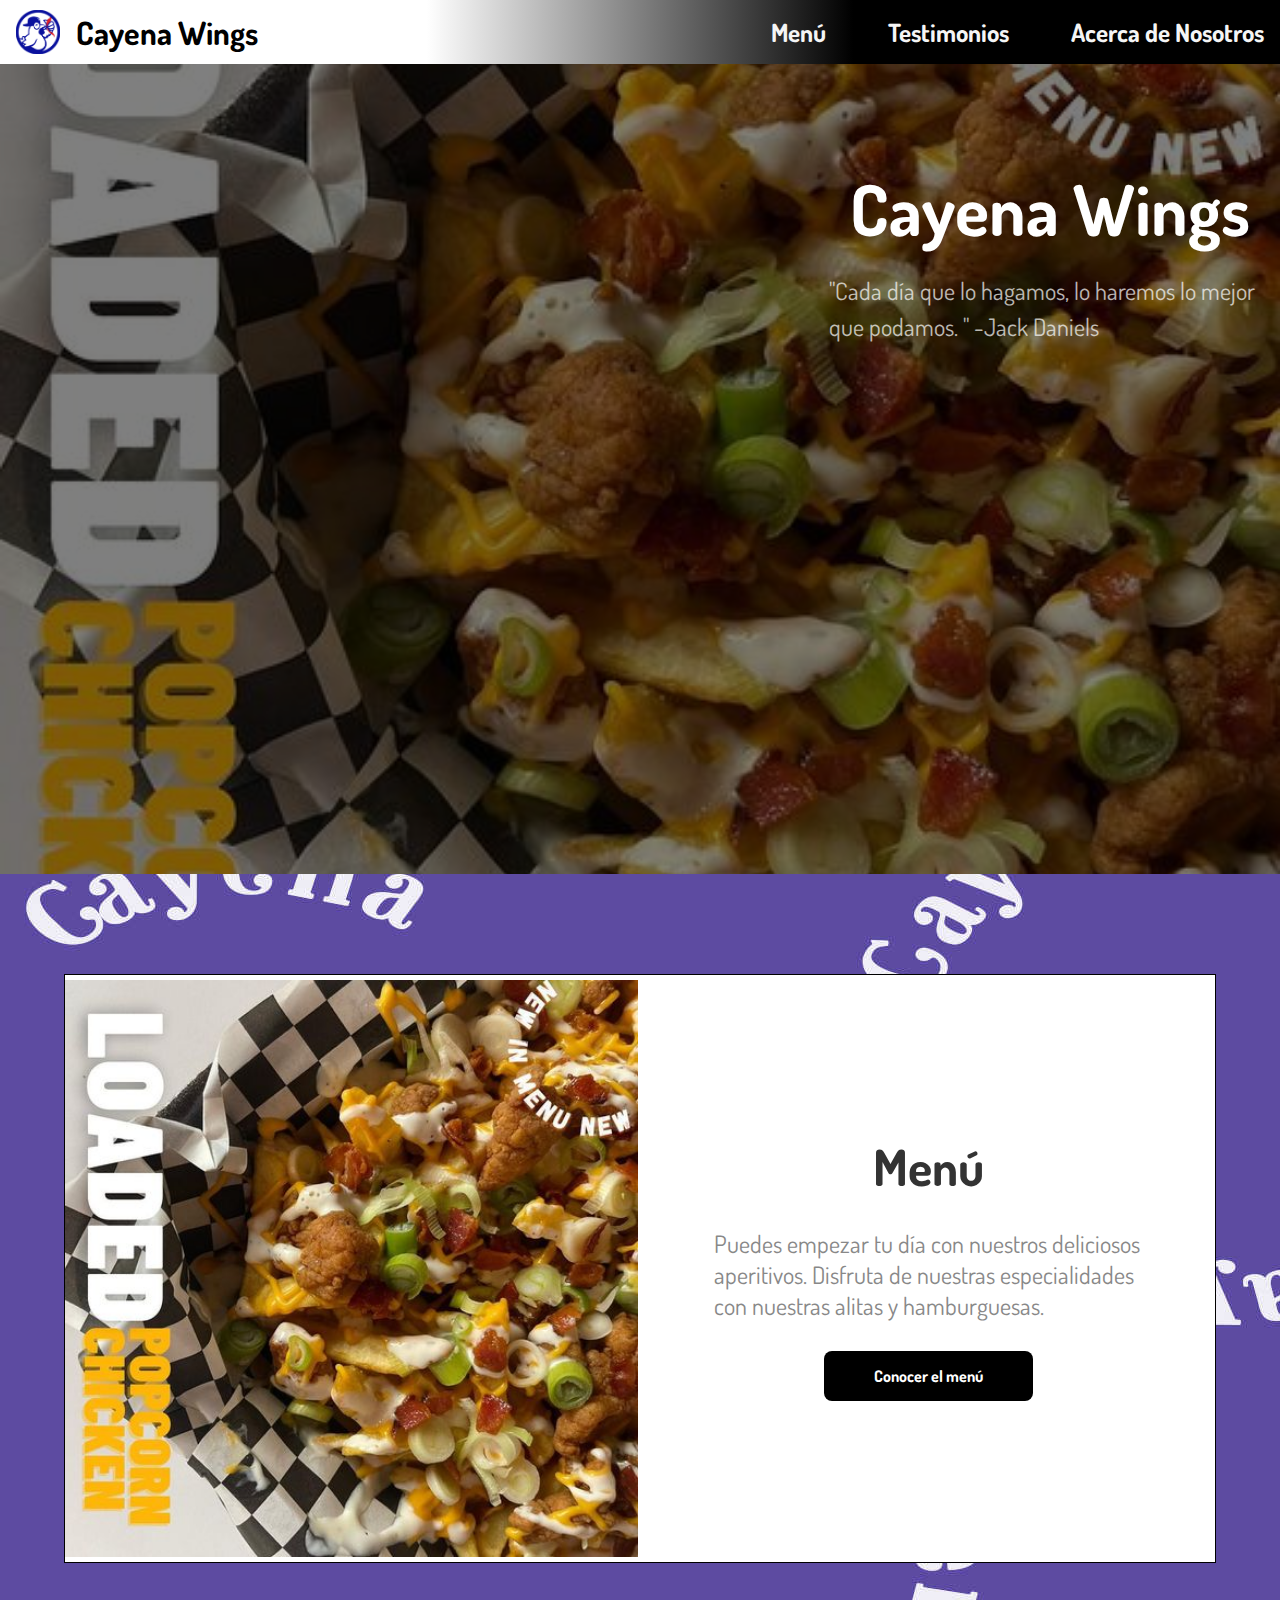
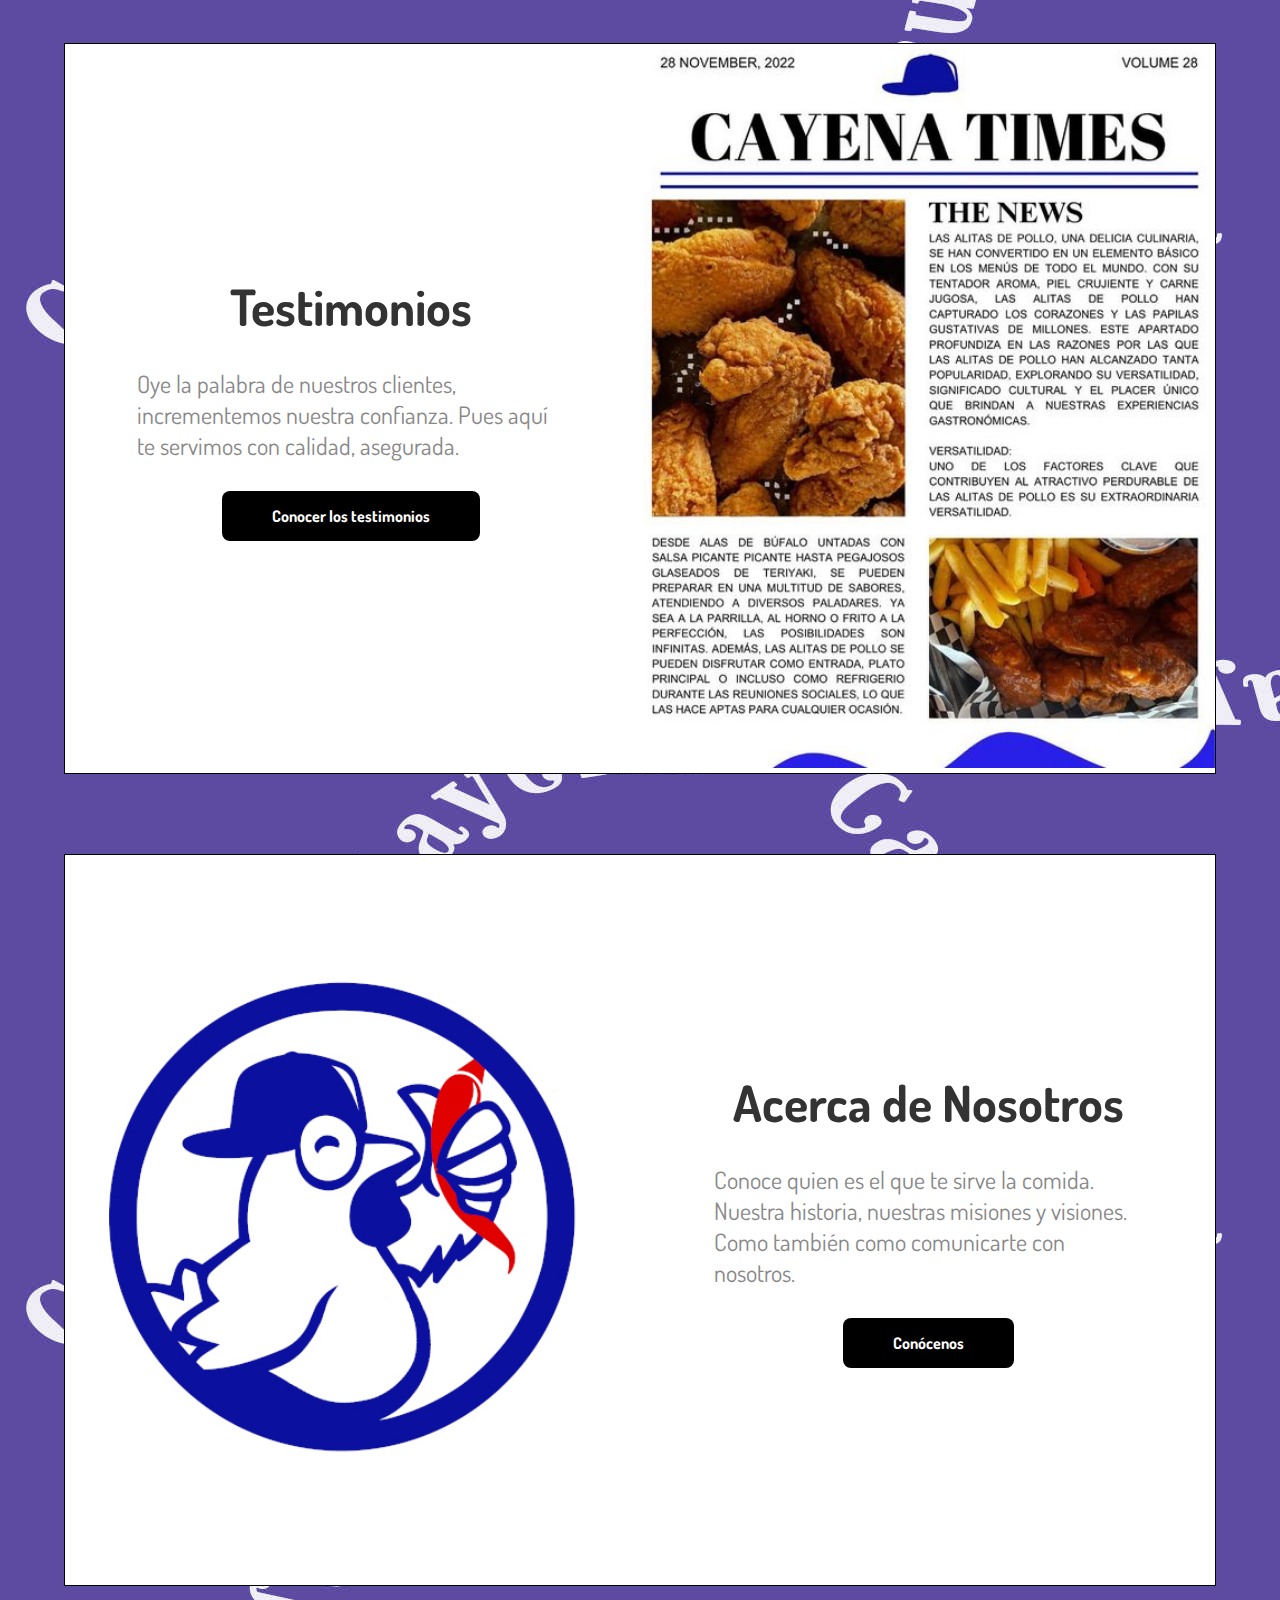
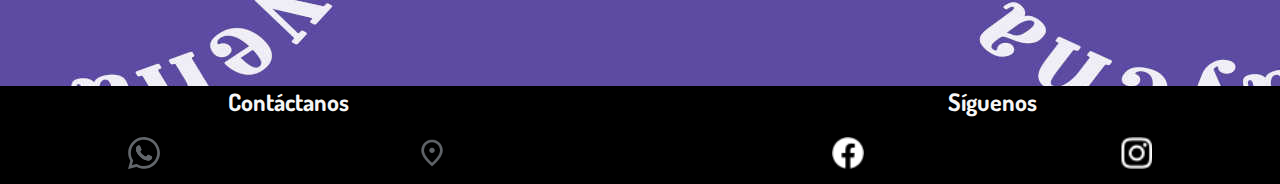
==== commit 7cc903c5: "último commit" ====
--- a/index.html
+++ b/index.html
@@ -6,29 +6,29 @@
     <meta name="viewport" content="width=device-width, initial-scale=1.0" />
     <link rel="stylesheet" href="./res/styles/main.css" />
     <link rel="stylesheet" href="res/styles/colors.css" />
-    <link rel="stylesheet" href="res/styles/animaciones.css">
+    <link rel="stylesheet" href="res/styles/animaciones.css" />
     <script src="js/animaciones.js"></script>
     <title>Cayena Wings</title>
   </head>
   <body>
-    <header class="Back-DarkBlue-Gradient">
+    <header class="Back-LightBlue-Gradient">
       <nav>
         <a href="./index.html">
           <img
-            src="./res/logos/logos-amarillo.png"
+            src="./res/logos/transparente-azulOscuro.png"
             alt="Logo Cayena"
             class="logo"
           />
-          <h1 class="Color-WhiteSmoke">Cayena Wings</h1>
+          <h1 class="Color-Black">Cayena Wings</h1>
         </a>
-        <input id="hamburguesa" type="checkbox">
+        <input id="hamburguesa" type="checkbox" />
         <ul>
           <li>
             <!-- <a href="menu.html" class="HeaderMenu Color-WhiteSmoke">Menú</a> -->
             <div class="dropdown">
               <a class="dropbtn HeaderAcerca Color-WhiteSmoke">Menú</a>
               <div class="dropdown-content">
-                <a href="Menu/AddOns.html">Acompañamientos</a>
+                <a href="Menu/AddOns.html">Acompañantes</a>
                 <a href="Menu/Alitas.html">Alitas</a>
                 <a href="Menu/Bebidas.html">Bebidas</a>
                 <a href="Menu/Cocteles.html">Cocteles</a>
@@ -37,17 +37,36 @@
               </div>
             </div>
 
-            <input type="checkbox" id="submenu-menu">
-                  <label class="expandir hide" for="submenu-menu">></label>
-                    <ul class="submenu hide">
-                      <li><a href="Menu/AddOns.html" class="Color-WhiteSmoke">Acompañamientos</a></li>
-                      <li><a href="Menu/Alitas.html" class="Color-WhiteSmoke">Alitas</a></li>
-                      <li><a href="Menu/Bebidas.html" class="Color-WhiteSmoke">Bebidas</a></li>
-                      <li><a href="Menu/Cocteles.html" class="Color-WhiteSmoke">Cocteles</a></li>
-                      <li><a href="Menu/Hamburguesas.html" class="Color-WhiteSmoke">Hamburguesas</a></li>
-                      <li><a href="Menu/Platillos.html" class="Color-WhiteSmoke">Platillos</a></li>
-                    </ul>
-
+            <input type="checkbox" id="submenu-menu" />
+            <label class="expandir hide" for="submenu-menu">></label>
+            <ul class="submenu hide">
+              <li>
+                <a href="Menu/AddOns.html" class="Color-WhiteSmoke"
+                  >Acompañantes</a
+                >
+              </li>
+              <li>
+                <a href="Menu/Alitas.html" class="Color-WhiteSmoke">Alitas</a>
+              </li>
+              <li>
+                <a href="Menu/Bebidas.html" class="Color-WhiteSmoke">Bebidas</a>
+              </li>
+              <li>
+                <a href="Menu/Cocteles.html" class="Color-WhiteSmoke"
+                  >Cocteles</a
+                >
+              </li>
+              <li>
+                <a href="Menu/Hamburguesas.html" class="Color-WhiteSmoke"
+                  >Hamburguesas</a
+                >
+              </li>
+              <li>
+                <a href="Menu/Platillos.html" class="Color-WhiteSmoke"
+                  >Platillos</a
+                >
+              </li>
+            </ul>
           </li>
           <li>
             <a
@@ -61,28 +80,40 @@
               >Acerca de Nosotros</a
             > -->
             <div class="dropdown">
-              <a class="dropbtn HeaderAcerca Color-WhiteSmoke">Acerca de Nosotros</a>
+              <a class="dropbtn HeaderAcerca Color-WhiteSmoke"
+                >Acerca de Nosotros</a
+              >
               <div class="dropdown-content">
-                <a href="conocenos.html">Conocenos</a>
-                <a href="contactanos.html">Contatctanos</a>
+                <a href="conocenos.html">Conócenos</a>
+                <a href="contactanos.html">Contáctanos</a>
                 <a href="ubicacion.html">Ubicación</a>
               </div>
             </div>
 
-            <input type="checkbox" id="submenu-acerca">
-                  <label class="expandir hide" for="submenu-acerca">></label>
-                    <ul class="submenu hide">
-                      <li><a href="conocenos.html" class="Color-WhiteSmoke">Conocenos</a></li>
-                      <li><a href="ubicacion.html" class="Color-WhiteSmoke">Ubicación</a></li>
-                      <li><a href="contactanos.html" class="Color-WhiteSmoke">Contáctanos</a></li>
-                    </ul>
-                </li>
-              </ul>
+            <input type="checkbox" id="submenu-acerca" />
+            <label class="expandir hide" for="submenu-acerca">></label>
+            <ul class="submenu hide">
+              <li>
+                <a href="conocenos.html" class="Color-WhiteSmoke">Conócenos</a>
+              </li>
+              <li>
+                <a href="ubicacion.html" class="Color-WhiteSmoke">Ubicación</a>
+              </li>
+              <li>
+                <a href="contactanos.html" class="Color-WhiteSmoke"
+                  >Contáctanos</a
+                >
+              </li>
+            </ul>
           </li>
         </ul>
         <div class="menu_hamburguesa">
           <label for="hamburguesa">
-            <img for="hamburguesa" src="./res/iconos/menu_hamburguesa.png" alt="Menú" />
+            <img
+              for="hamburguesa"
+              src="./res/iconos/menu_hamburguesa.png"
+              alt="Menú"
+            />
           </label>
         </div>
       </nav>
@@ -111,7 +142,6 @@
             "Cada día que lo hagamos, lo haremos lo mejor que podamos. " -Jack
             Daniels
           </p>
-          <a href="menu.html" class="IndexBoton">MENÚ</a>
         </div>
       </section>
       <section class="IndexCards">
@@ -201,7 +231,7 @@
               nuestras misiones y visiones. Como también como comunicarte con
               nosotros.
             </p>
-            <a href="conocenos.html" class="IndexBoton">Conocenos</a>
+            <a href="conocenos.html" class="IndexBoton">Conócenos</a>
           </div>
         </div>
       </section>
@@ -209,42 +239,48 @@
 
     <footer class="Back-Black">
       <div class="footer-seccion1">
-          <h2 class="Color-WhiteSmoke">Contáctanos</h2>
-          <div class="footer-seccion2">
-            <a href="https://wa.me/50494518797" target="_blank">
-              <div class="footer-seccion3">
-              <img src="./res/iconos/whatsapp.svg" alt="telefono">
-              </div>
-            </a>
-              <a href="ubicacion.html">
-                  <div class="footer-seccion3">
-                      <img src="./res/iconos/ubicacion.png" alt="Ubicacion">
-                      </div>
-              </a>
-          </div>
+        <h2 class="Color-WhiteSmoke">Contáctanos</h2>
+        <div class="footer-seccion2">
+          <a href="https://wa.me/50494518797" target="_blank">
+            <div class="footer-seccion3">
+              <img src="./res/iconos/whatsapp.svg" alt="telefono" />
+            </div>
+          </a>
+          <a href="ubicacion.html">
+            <div class="footer-seccion3">
+              <img src="./res/iconos/ubicacion.png" alt="Ubicacion" />
+            </div>
+          </a>
+        </div>
       </div>
       <div class="footer-seccion1">
-          <h2 class="Color-WhiteSmoke redes">Síguenos</h2>
-          <div class="footer-seccion2">
-              <div>
-                  <a href="https://www.facebook.com/search/top?q=cayena%20hn&locale=hr_HR" target="_blank">
-                      <img src="./res/iconos/facebook.png" alt="Facebook">
-                  </a>
-              </div>
-              <div>
-                  <a href="https://www.instagram.com/cayenahn?igsh=MTcwdjk0MXoxbHpsZw==" target="_blank">
-                      <img src="./res/iconos/instagram.png" alt="Instagram">
-                  </a>
-              </div>
-          </div>
+        <h2 class="Color-WhiteSmoke redes">Síguenos</h2>
+        <div class="footer-seccion2">
+          <div>
+            <a
+              href="https://www.facebook.com/search/top?q=cayena%20hn&locale=hr_HR"
+              target="_blank"
+            >
+              <img src="./res/iconos/facebook.png" alt="Facebook" />
+            </a>
+          </div>
+          <div>
+            <a
+              href="https://www.instagram.com/cayenahn?igsh=MTcwdjk0MXoxbHpsZw=="
+              target="_blank"
+            >
+              <img src="./res/iconos/instagram.png" alt="Instagram" />
+            </a>
+          </div>
+        </div>
       </div>
-  </footer>
-
-  <aside>
-    <div class="cargando">
-        <img src="res/iconos/loading-azulOscuro.png" alt="Cargando">
-        <img src="res/logos/transparente-azulOscuro.png" alt="">
-    </div>
-</aside>
+    </footer>
+
+    <aside>
+      <div class="cargando">
+        <img src="res/iconos/loading-azulOscuro.png" alt="Cargando" />
+        <img src="res/logos/transparente-azulOscuro.png" alt="" />
+      </div>
+    </aside>
   </body>
 </html>
--- a/res/styles/main.css
+++ b/res/styles/main.css
@@ -110,6 +110,7 @@
     font-size: 1.5rem;
     padding: 1rem;
     height: 4rem;
+    transition: background-color 0.7s ease-in-out;
 }
 
 header nav ul li label{
@@ -166,7 +167,7 @@
     display: block;
 }
 
-.dropdown-content a:hover {
+.dropdown-content a:hover, nav ul li a:hover {
     background-color: gray;
 }
 
--- a/res/styles/colors.css
+++ b/res/styles/colors.css
@@ -39,11 +39,16 @@
 /* Colores de fondo con gradiantes */
 
 .Back-Black-Gradient{
-    background: linear-gradient(to right, var(--Black), #878787, var(--Black), var(--Black));
+    background: linear-gradient(to right, var(--Black), #ffff, var(--Black), var(--Black));
 }
 
 .Back-LightBlue-Gradient{
-    background: linear-gradient(to right, #ffff, #ffff, var(--Black), var(--Black));
+    background: linear-gradient(to right, #ffff, #ffff, #ffff,#ffff,var(--Black), var(--Black));
+}
+@media (min-width: 600px){
+    .Back-LightBlue-Gradient{
+        background: linear-gradient(to right, #ffff, #ffff, var(--Black), var(--Black));
+    }   
 }
 
 .Back-Salmon-Gradient{
@@ -113,4 +118,5 @@
 
 .Color-Brown{
 color: #CD853F;
-}+}
+
--- a/res/styles/animaciones.css
+++ b/res/styles/animaciones.css
@@ -20,13 +20,13 @@
 .cargando img:nth-child(1){
     animation: cargando 4s linear infinite;
     z-index: 10000;
-    width: 256px;
-    height: 256px;
+    width: 270px;
+    height: 270px;
 }
 
 .cargando img:nth-child(2){
-    width: 200px;
-    height: 200px;
+    width: 150px;
+    height: 150px;
 }
 
 @keyframes cargando {
